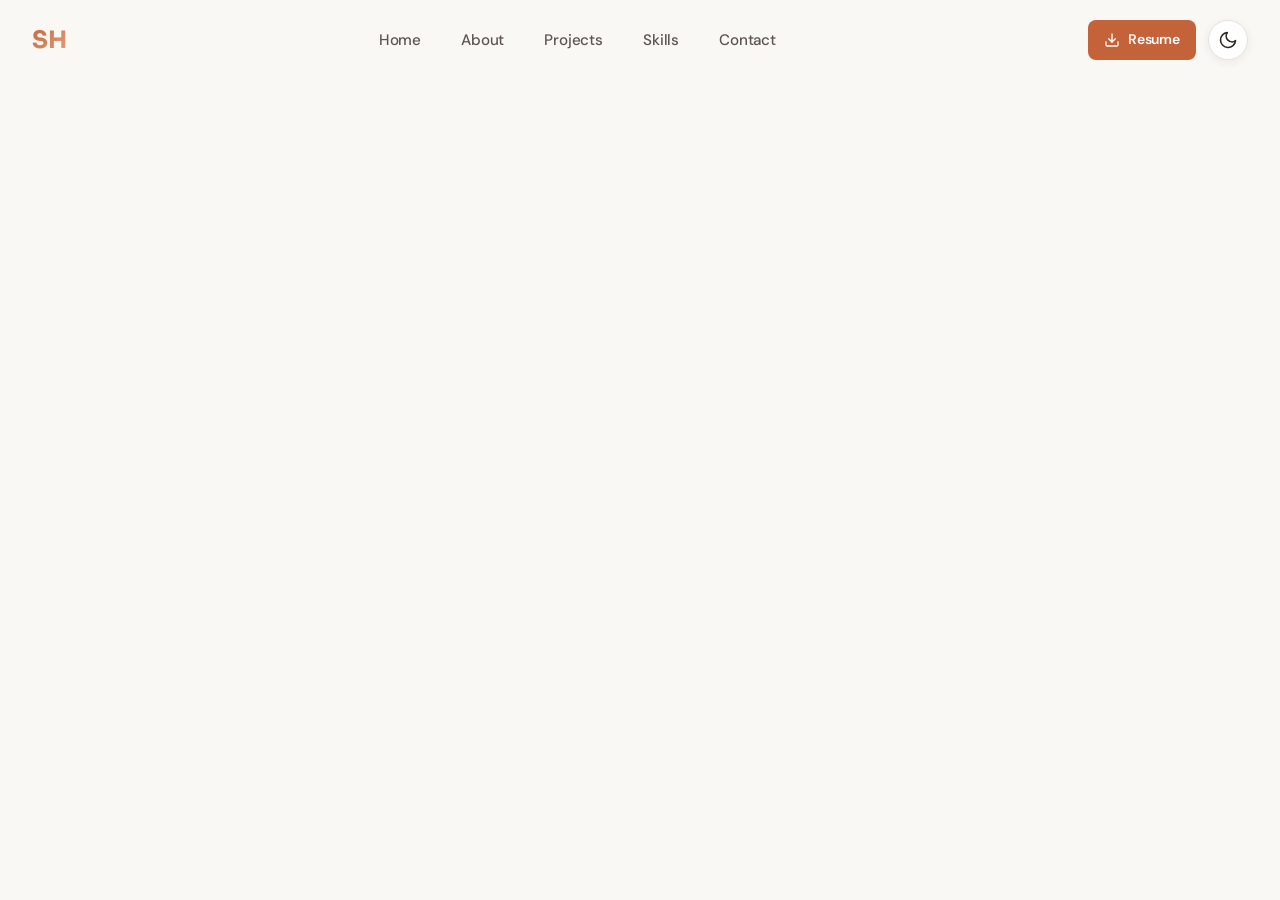
==== index.html @ 02bde5e7 "Redesigned new version of site (small update 1)" ====
<!doctype html><html lang="en"><head><meta charset="utf-8"/><link rel="icon" type="image/svg+xml" href="/favicon.svg"/><link rel="icon" type="image/png" sizes="32x32" href="/favicon-32x32.png"/><link rel="icon" type="image/png" sizes="16x16" href="/favicon-16x16.png"/><link rel="apple-touch-icon" sizes="180x180" href="/apple-touch-icon.svg"/><meta name="viewport" content="width=device-width,initial-scale=1"/><meta name="theme-color" content="#c4623a"/><meta name="description" content="Suren Hakobyan - Frontend Software Engineer | 7+ years experience | React, Vue, TypeScript, Canvas Expert | Available for hire | Open to new opportunities | View portfolio and resume"/><meta name="keywords" content="Frontend Engineer, React Developer, Vue Developer, TypeScript Developer, JavaScript Developer, Frontend Software Engineer, Web Developer, Canvas Developer, UI Developer, Frontend Engineer Armenia, React Jobs, Vue Jobs, TypeScript Jobs, Available for Hire, Open to Work"/><meta name="author" content="Suren Hakobyan"/><meta name="robots" content="index, follow, max-image-preview:large, max-snippet:-1, max-video-preview:-1"/><link rel="canonical" href=""/><link rel="apple-touch-icon" href="/logo/SH-initials.svg"/><meta property="og:title" content="Suren Hakobyan | Frontend Software Engineer | Available for Hire"/><meta property="og:description" content="7+ years Frontend Engineering experience | React, Vue, TypeScript, Canvas Expert | Building modern web applications | Open to new opportunities"/><meta property="og:image" content="/suren.jpg"/><meta property="og:url" content=""/><meta property="og:type" content="profile"/><meta property="profile:first_name" content="Suren"/><meta property="profile:last_name" content="Hakobyan"/><meta property="profile:username" content="surhak"/><meta name="twitter:card" content="summary_large_image"/><meta name="twitter:title" content="Suren Hakobyan | Frontend Software Engineer | Available for Hire"/><meta name="twitter:description" content="7+ years Frontend Engineering | React, Vue, TypeScript Expert | Open to new opportunities"/><meta name="twitter:image" content="/suren.jpg"/><meta name="twitter:creator" content="@surhak"/><link rel="manifest" href="/manifest.json"/><title>Suren Hakobyan | Frontend Software Engineer</title><script defer="defer" src="/static/js/main.b5d56b28.js"></script><link href="/static/css/main.e6c13ad2.css" rel="stylesheet"></head><body><noscript>You need to enable JavaScript to run this app.</noscript><div id="root"></div></body></html>
---- static/css/main.e6c13ad2.css ----
body{-webkit-font-smoothing:antialiased;-moz-osx-font-smoothing:grayscale;font-family:-apple-system,BlinkMacSystemFont,Segoe UI,Roboto,Oxygen,Ubuntu,Cantarell,Fira Sans,Droid Sans,Helvetica Neue,sans-serif;margin:0}code{font-family:source-code-pro,Menlo,Monaco,Consolas,Courier New,monospace}
/*# sourceMappingURL=main.e6c13ad2.css.map*/
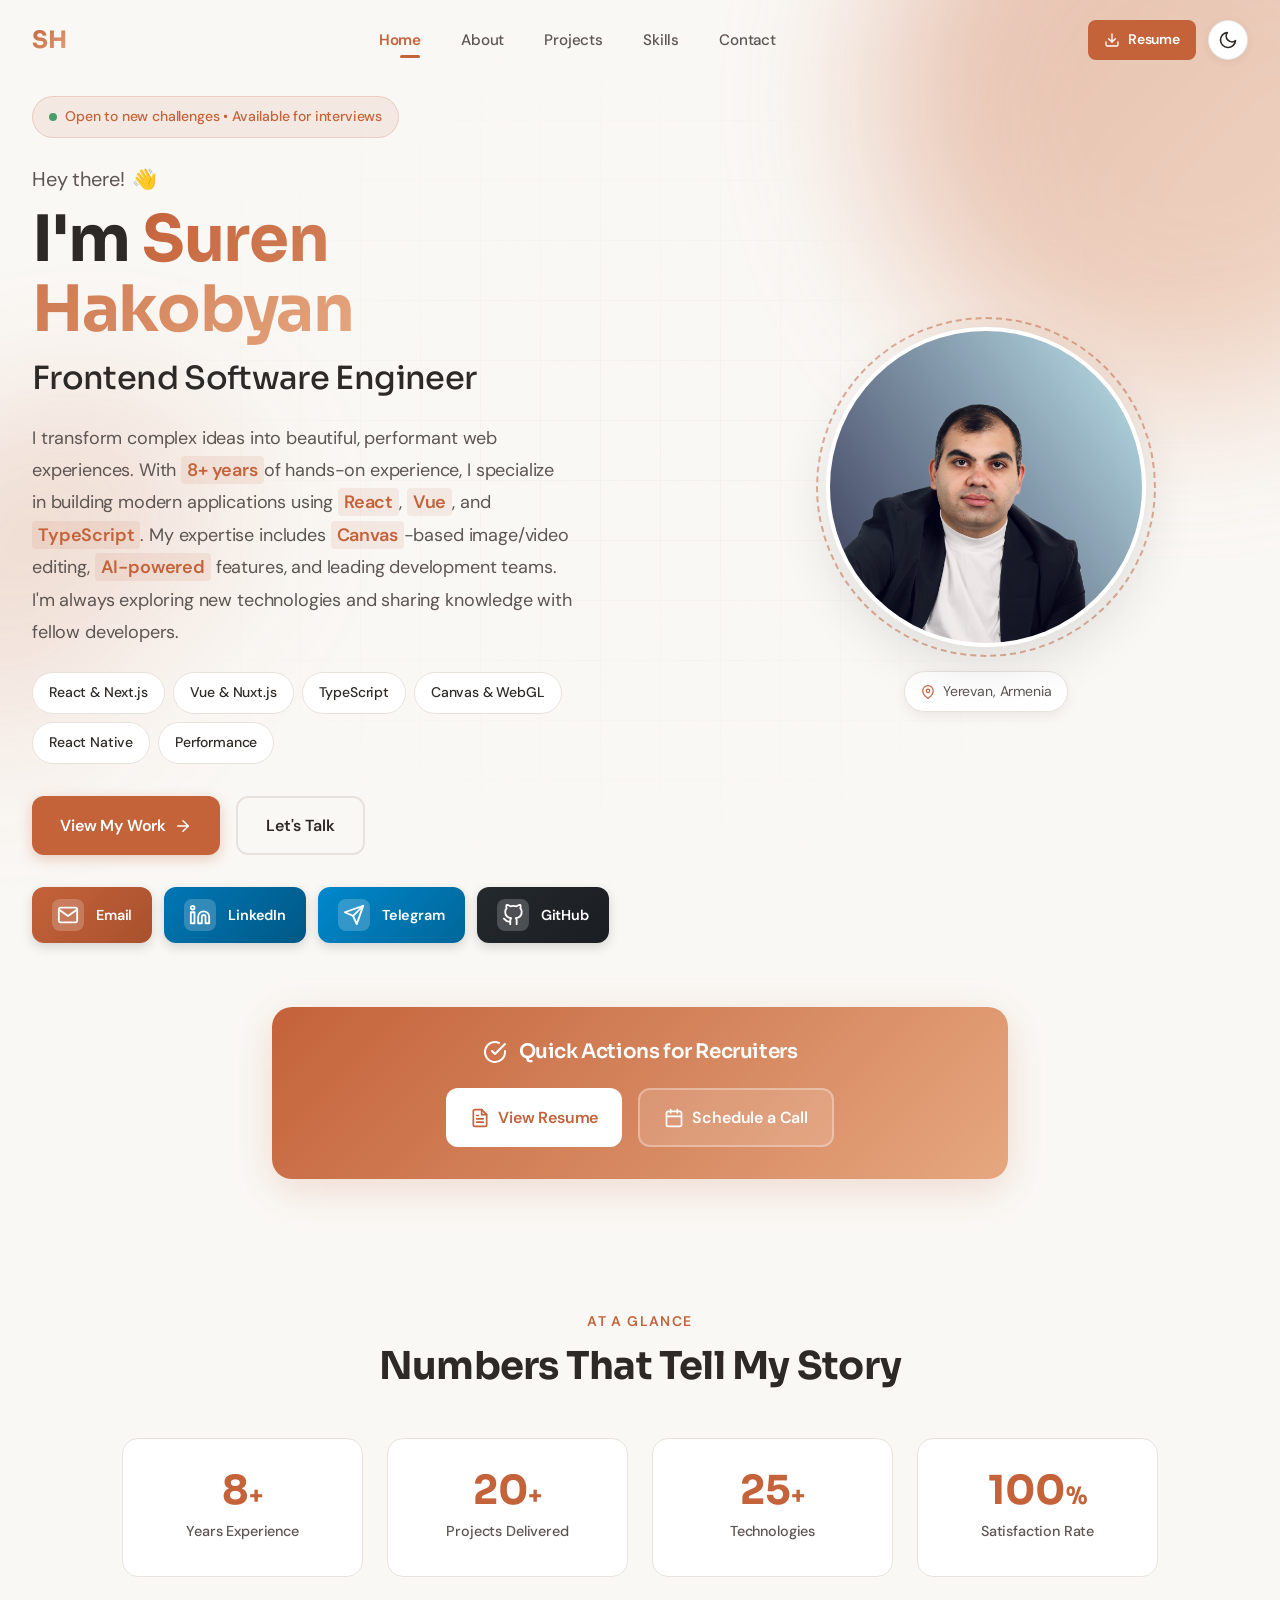
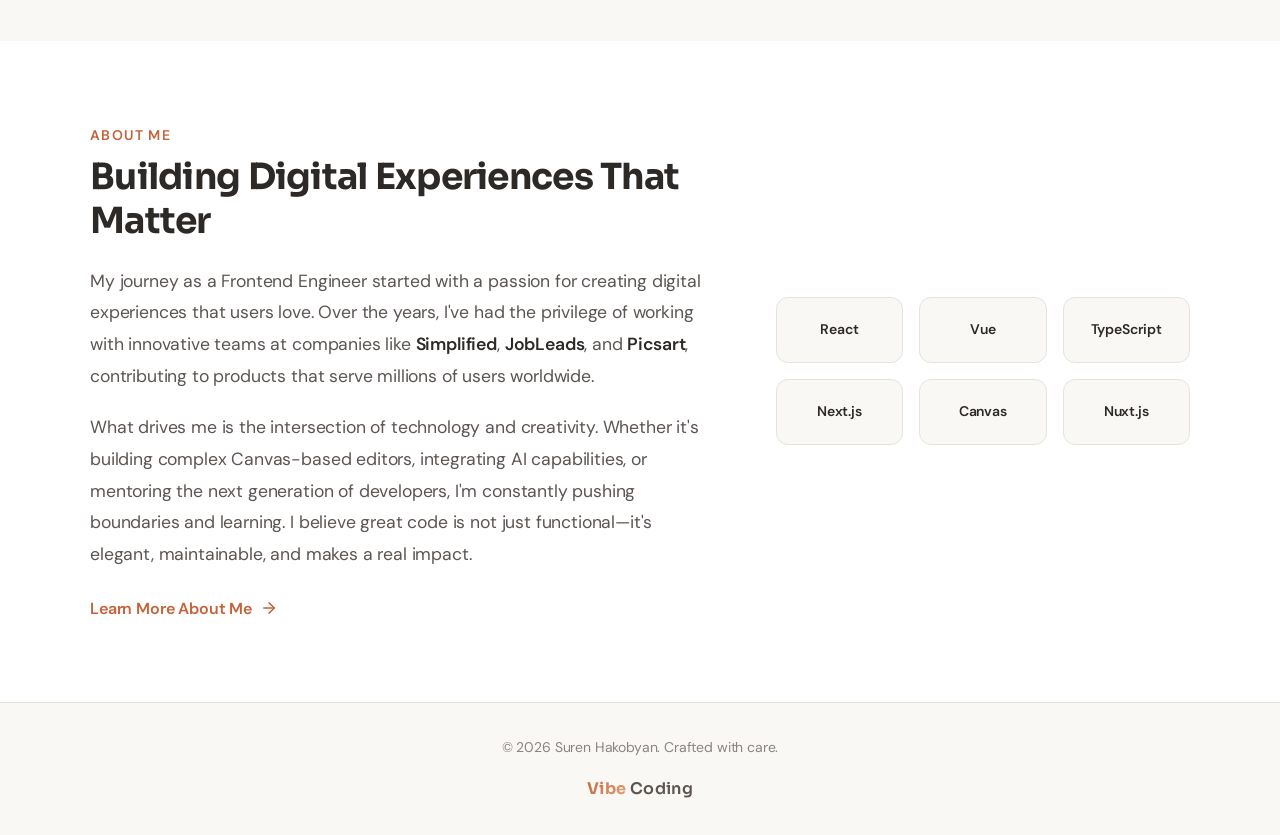
==== commit a15c839b: "Redesigned new version of site (small update 2)" ====
--- a/index.html
+++ b/index.html
@@ -1 +1 @@
-<!doctype html><html lang="en"><head><meta charset="utf-8"/><link rel="icon" type="image/svg+xml" href="/favicon.svg"/><link rel="icon" type="image/png" sizes="32x32" href="/favicon-32x32.png"/><link rel="icon" type="image/png" sizes="16x16" href="/favicon-16x16.png"/><link rel="apple-touch-icon" sizes="180x180" href="/apple-touch-icon.svg"/><meta name="viewport" content="width=device-width,initial-scale=1"/><meta name="theme-color" content="#c4623a"/><meta name="description" content="Suren Hakobyan - Frontend Software Engineer | 7+ years experience | React, Vue, TypeScript, Canvas Expert | Available for hire | Open to new opportunities | View portfolio and resume"/><meta name="keywords" content="Frontend Engineer, React Developer, Vue Developer, TypeScript Developer, JavaScript Developer, Frontend Software Engineer, Web Developer, Canvas Developer, UI Developer, Frontend Engineer Armenia, React Jobs, Vue Jobs, TypeScript Jobs, Available for Hire, Open to Work"/><meta name="author" content="Suren Hakobyan"/><meta name="robots" content="index, follow, max-image-preview:large, max-snippet:-1, max-video-preview:-1"/><link rel="canonical" href=""/><link rel="apple-touch-icon" href="/logo/SH-initials.svg"/><meta property="og:title" content="Suren Hakobyan | Frontend Software Engineer | Available for Hire"/><meta property="og:description" content="7+ years Frontend Engineering experience | React, Vue, TypeScript, Canvas Expert | Building modern web applications | Open to new opportunities"/><meta property="og:image" content="/suren.jpg"/><meta property="og:url" content=""/><meta property="og:type" content="profile"/><meta property="profile:first_name" content="Suren"/><meta property="profile:last_name" content="Hakobyan"/><meta property="profile:username" content="surhak"/><meta name="twitter:card" content="summary_large_image"/><meta name="twitter:title" content="Suren Hakobyan | Frontend Software Engineer | Available for Hire"/><meta name="twitter:description" content="7+ years Frontend Engineering | React, Vue, TypeScript Expert | Open to new opportunities"/><meta name="twitter:image" content="/suren.jpg"/><meta name="twitter:creator" content="@surhak"/><link rel="manifest" href="/manifest.json"/><title>Suren Hakobyan | Frontend Software Engineer</title><script defer="defer" src="/static/js/main.b5d56b28.js"></script><link href="/static/css/main.e6c13ad2.css" rel="stylesheet"></head><body><noscript>You need to enable JavaScript to run this app.</noscript><div id="root"></div></body></html>+<!doctype html><html lang="en"><head><meta charset="utf-8"/><link rel="icon" type="image/svg+xml" href="/favicon.svg"/><link rel="icon" type="image/png" sizes="32x32" href="/favicon-32x32.png"/><link rel="icon" type="image/png" sizes="16x16" href="/favicon-16x16.png"/><link rel="apple-touch-icon" sizes="180x180" href="/apple-touch-icon.svg"/><meta name="viewport" content="width=device-width,initial-scale=1"/><meta name="theme-color" content="#c4623a"/><meta name="description" content="Suren Hakobyan - Frontend Software Engineer | 7+ years experience | React, Vue, TypeScript, Canvas Expert | Available for hire | Open to new opportunities | View portfolio and resume"/><meta name="keywords" content="Frontend Engineer, React Developer, Vue Developer, TypeScript Developer, JavaScript Developer, Frontend Software Engineer, Web Developer, Canvas Developer, UI Developer, Frontend Engineer Armenia, React Jobs, Vue Jobs, TypeScript Jobs, Available for Hire, Open to Work"/><meta name="author" content="Suren Hakobyan"/><meta name="robots" content="index, follow, max-image-preview:large, max-snippet:-1, max-video-preview:-1"/><link rel="canonical" href=""/><link rel="apple-touch-icon" href="/logo/SH-initials.svg"/><meta property="og:title" content="Suren Hakobyan | Frontend Software Engineer | Available for Hire"/><meta property="og:description" content="7+ years Frontend Engineering experience | React, Vue, TypeScript, Canvas Expert | Building modern web applications | Open to new opportunities"/><meta property="og:image" content="/suren.jpg"/><meta property="og:url" content=""/><meta property="og:type" content="profile"/><meta property="profile:first_name" content="Suren"/><meta property="profile:last_name" content="Hakobyan"/><meta property="profile:username" content="surhak"/><meta name="twitter:card" content="summary_large_image"/><meta name="twitter:title" content="Suren Hakobyan | Frontend Software Engineer | Available for Hire"/><meta name="twitter:description" content="7+ years Frontend Engineering | React, Vue, TypeScript Expert | Open to new opportunities"/><meta name="twitter:image" content="/suren.jpg"/><meta name="twitter:creator" content="@surhak"/><link rel="manifest" href="/manifest.json"/><title>Suren Hakobyan | Frontend Software Engineer</title><script defer="defer" src="/static/js/main.e4dc587b.js"></script><link href="/static/css/main.e6c13ad2.css" rel="stylesheet"></head><body><noscript>You need to enable JavaScript to run this app.</noscript><div id="root"></div></body></html>
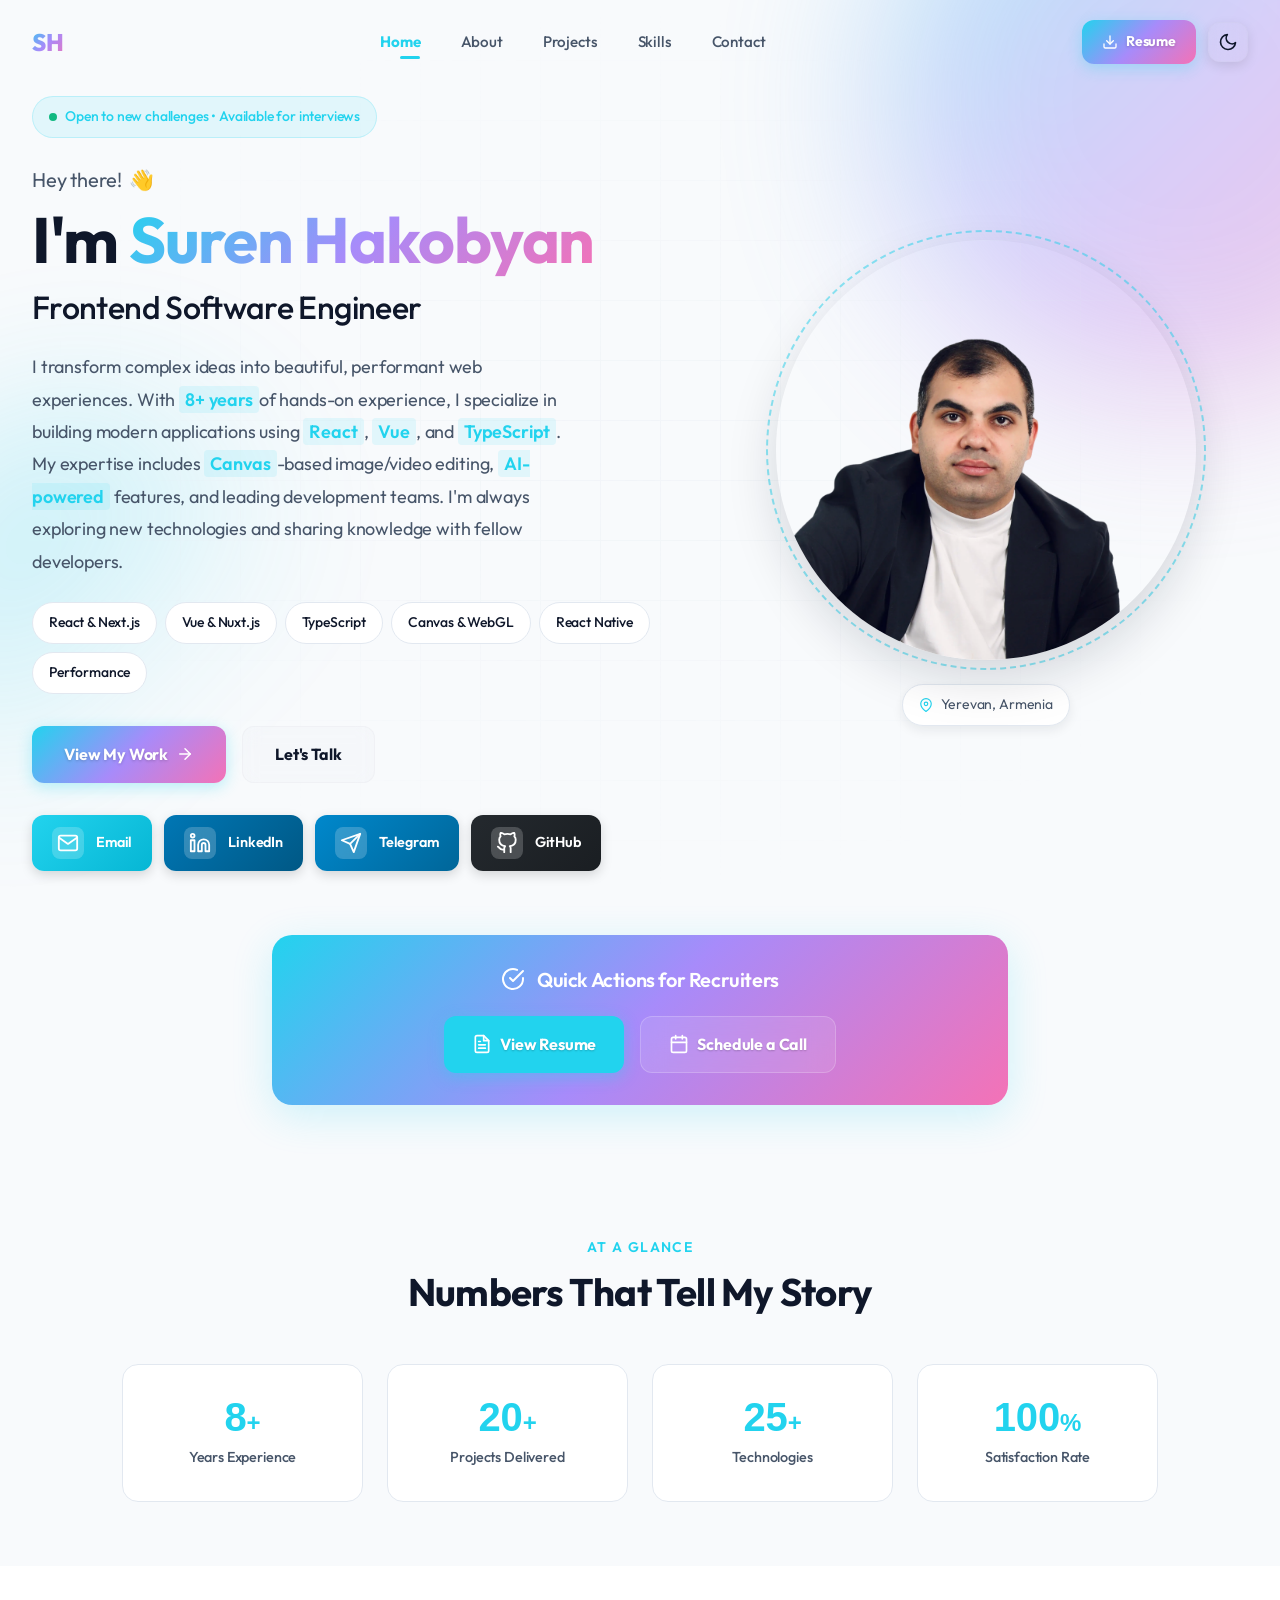
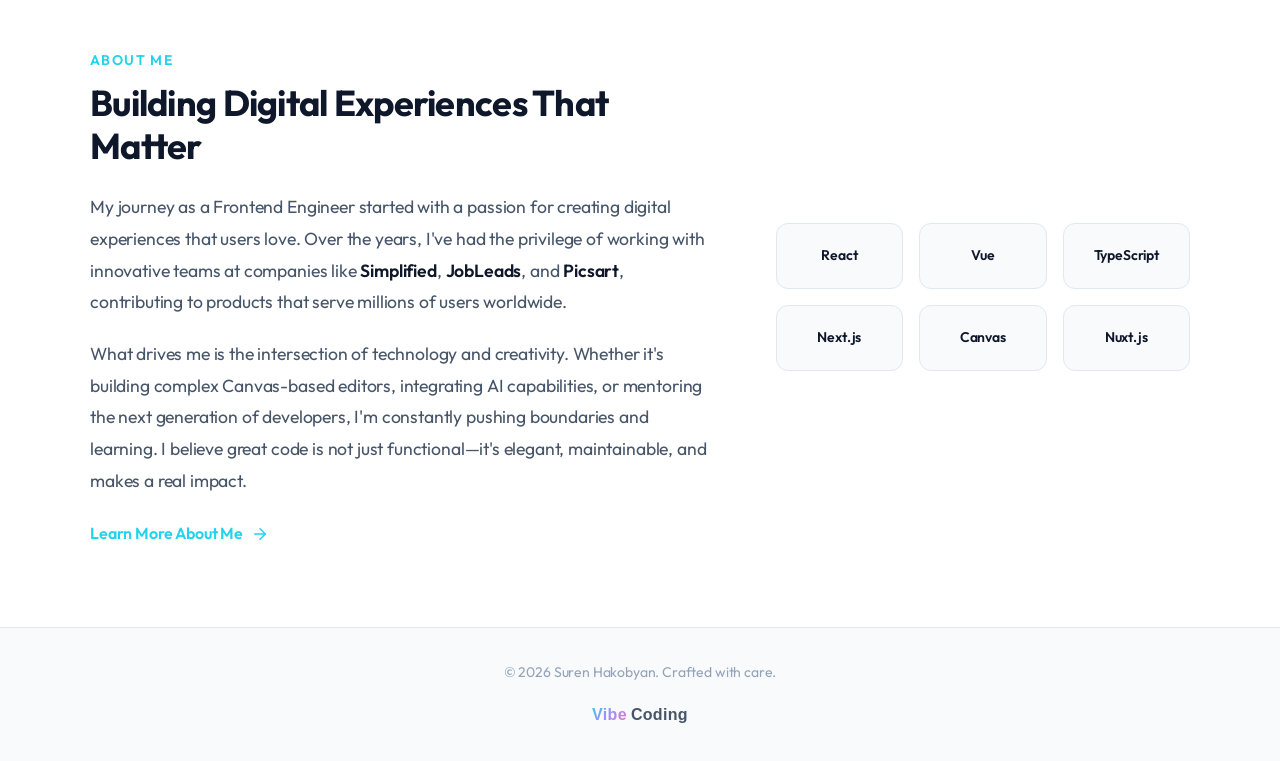
==== commit 5e63b5a7: "Design updates" ====
--- a/index.html
+++ b/index.html
@@ -1 +1 @@
-<!doctype html><html lang="en"><head><meta charset="utf-8"/><link rel="icon" type="image/svg+xml" href="/favicon.svg"/><link rel="icon" type="image/png" sizes="32x32" href="/favicon-32x32.png"/><link rel="icon" type="image/png" sizes="16x16" href="/favicon-16x16.png"/><link rel="apple-touch-icon" sizes="180x180" href="/apple-touch-icon.svg"/><meta name="viewport" content="width=device-width,initial-scale=1"/><meta name="theme-color" content="#c4623a"/><meta name="description" content="Suren Hakobyan - Frontend Software Engineer | 7+ years experience | React, Vue, TypeScript, Canvas Expert | Available for hire | Open to new opportunities | View portfolio and resume"/><meta name="keywords" content="Frontend Engineer, React Developer, Vue Developer, TypeScript Developer, JavaScript Developer, Frontend Software Engineer, Web Developer, Canvas Developer, UI Developer, Frontend Engineer Armenia, React Jobs, Vue Jobs, TypeScript Jobs, Available for Hire, Open to Work"/><meta name="author" content="Suren Hakobyan"/><meta name="robots" content="index, follow, max-image-preview:large, max-snippet:-1, max-video-preview:-1"/><link rel="canonical" href=""/><link rel="apple-touch-icon" href="/logo/SH-initials.svg"/><meta property="og:title" content="Suren Hakobyan | Frontend Software Engineer | Available for Hire"/><meta property="og:description" content="7+ years Frontend Engineering experience | React, Vue, TypeScript, Canvas Expert | Building modern web applications | Open to new opportunities"/><meta property="og:image" content="/suren.jpg"/><meta property="og:url" content=""/><meta property="og:type" content="profile"/><meta property="profile:first_name" content="Suren"/><meta property="profile:last_name" content="Hakobyan"/><meta property="profile:username" content="surhak"/><meta name="twitter:card" content="summary_large_image"/><meta name="twitter:title" content="Suren Hakobyan | Frontend Software Engineer | Available for Hire"/><meta name="twitter:description" content="7+ years Frontend Engineering | React, Vue, TypeScript Expert | Open to new opportunities"/><meta name="twitter:image" content="/suren.jpg"/><meta name="twitter:creator" content="@surhak"/><link rel="manifest" href="/manifest.json"/><title>Suren Hakobyan | Frontend Software Engineer</title><script defer="defer" src="/static/js/main.e4dc587b.js"></script><link href="/static/css/main.e6c13ad2.css" rel="stylesheet"></head><body><noscript>You need to enable JavaScript to run this app.</noscript><div id="root"></div></body></html>+<!doctype html><html lang="en"><head><meta charset="utf-8"/><link rel="icon" type="image/svg+xml" href="/favicon.svg"/><link rel="icon" type="image/png" sizes="32x32" href="/favicon-32x32.png"/><link rel="icon" type="image/png" sizes="16x16" href="/favicon-16x16.png"/><link rel="apple-touch-icon" sizes="180x180" href="/apple-touch-icon.svg"/><meta name="viewport" content="width=device-width,initial-scale=1"/><meta name="theme-color" content="#c4623a"/><meta name="description" content="Suren Hakobyan - Frontend Software Engineer | 7+ years experience | React, Vue, TypeScript, Canvas Expert | Available for hire | Open to new opportunities | View portfolio and resume"/><meta name="keywords" content="Frontend Engineer, React Developer, Vue Developer, TypeScript Developer, JavaScript Developer, Frontend Software Engineer, Web Developer, Canvas Developer, UI Developer, Frontend Engineer Armenia, React Jobs, Vue Jobs, TypeScript Jobs, Available for Hire, Open to Work"/><meta name="author" content="Suren Hakobyan"/><meta name="robots" content="index, follow, max-image-preview:large, max-snippet:-1, max-video-preview:-1"/><link rel="canonical" href=""/><meta property="og:title" content="Suren Hakobyan | Frontend Software Engineer | Available for Hire"/><meta property="og:description" content="7+ years Frontend Engineering experience | React, Vue, TypeScript, Canvas Expert | Building modern web applications | Open to new opportunities"/><meta property="og:image" content="/suren.jpg"/><meta property="og:url" content=""/><meta property="og:type" content="profile"/><meta property="profile:first_name" content="Suren"/><meta property="profile:last_name" content="Hakobyan"/><meta property="profile:username" content="surhak"/><meta name="twitter:card" content="summary_large_image"/><meta name="twitter:title" content="Suren Hakobyan | Frontend Software Engineer | Available for Hire"/><meta name="twitter:description" content="7+ years Frontend Engineering | React, Vue, TypeScript Expert | Open to new opportunities"/><meta name="twitter:image" content="/suren.jpg"/><meta name="twitter:creator" content="@surhak"/><link rel="manifest" href="/manifest.json"/><title>Suren Hakobyan | Frontend Software Engineer</title><script defer="defer" src="/static/js/main.a649665e.js"></script><link href="/static/css/main.e6c13ad2.css" rel="stylesheet"></head><body><noscript>You need to enable JavaScript to run this app.</noscript><div id="root"></div></body></html>
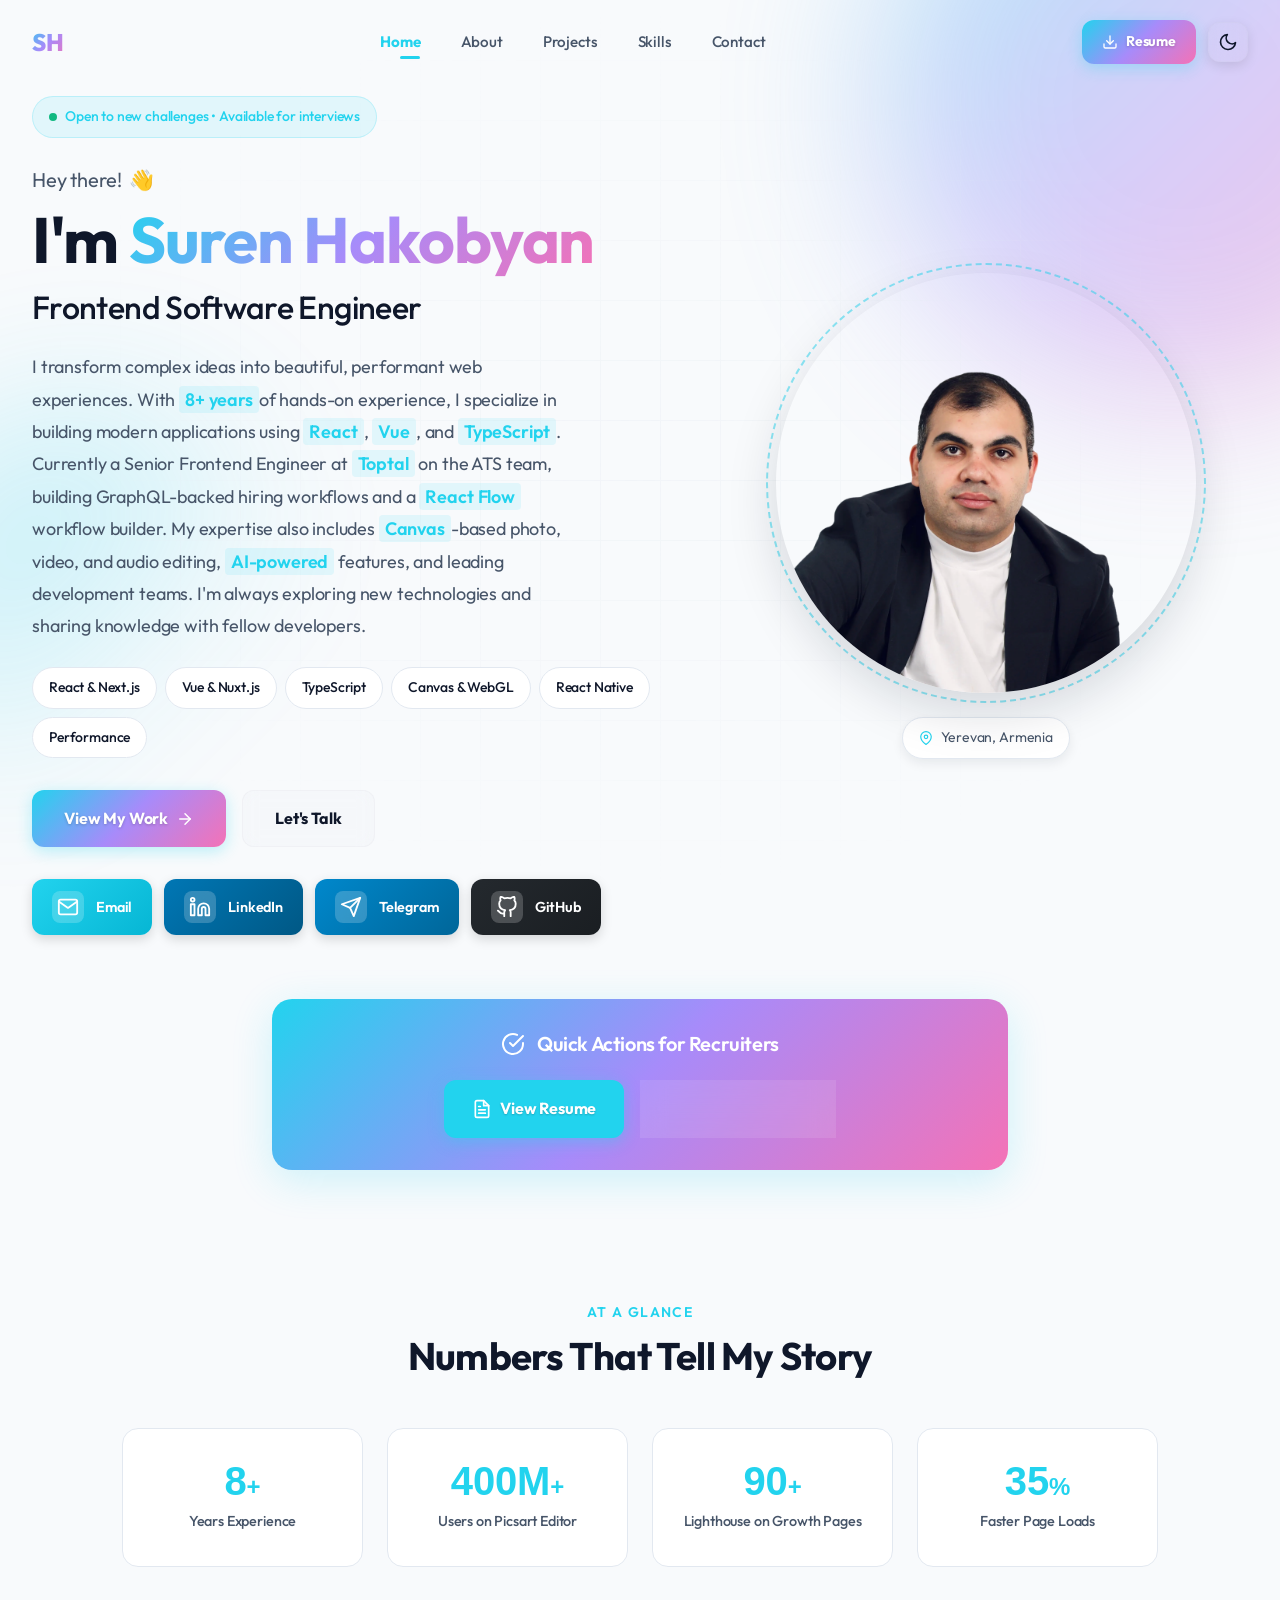
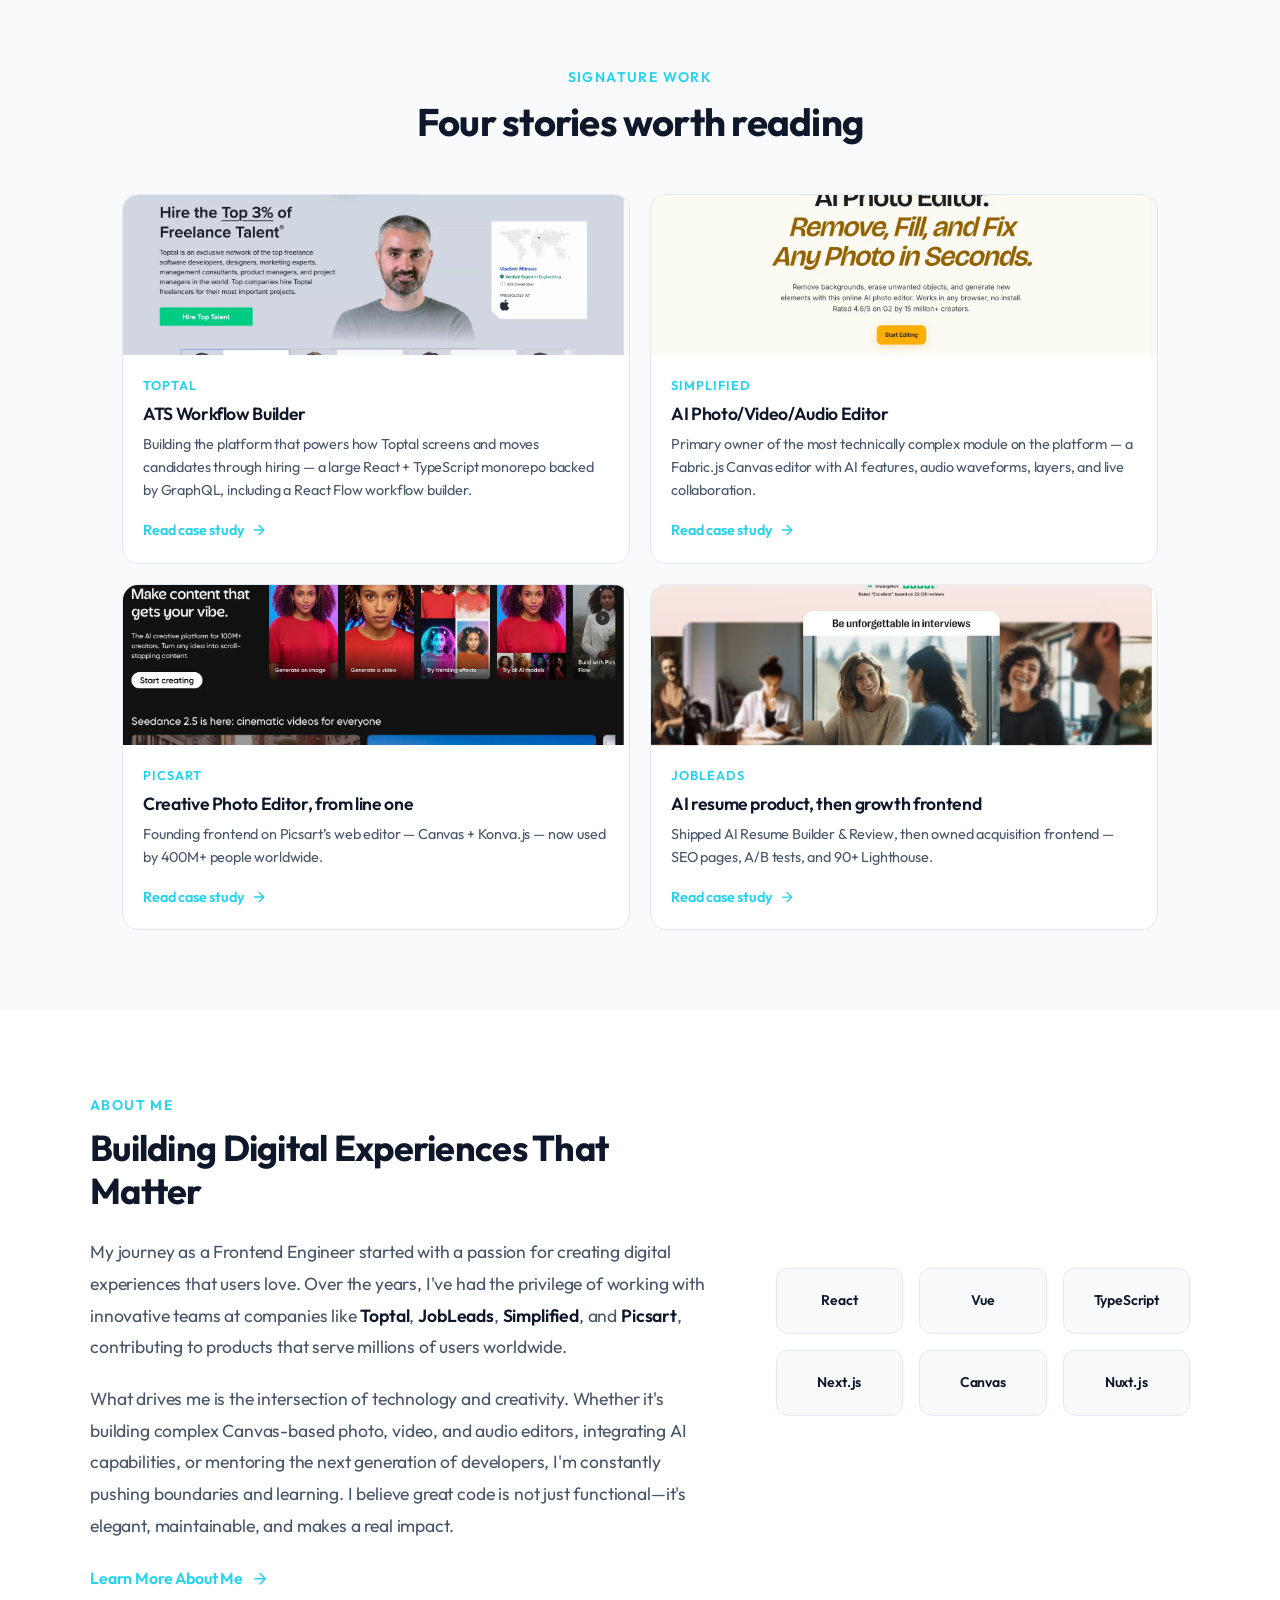
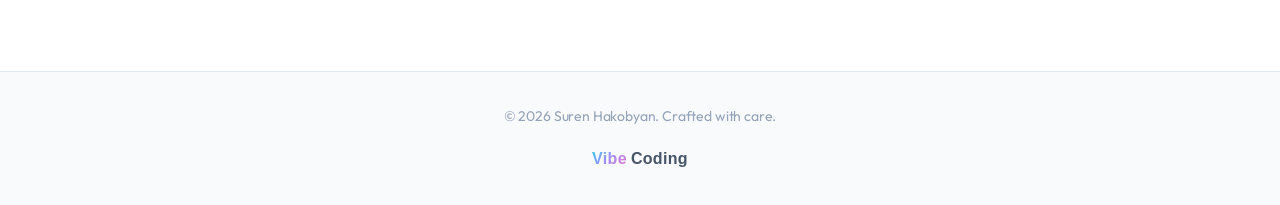
==== commit f6b33d9b: "Deploy: 2026-08-17 — Toptal ATS role, case studies, and updated screenshots." ====
--- a/index.html
+++ b/index.html
@@ -1 +1 @@
-<!doctype html><html lang="en"><head><meta charset="utf-8"/><link rel="icon" type="image/svg+xml" href="/favicon.svg"/><link rel="icon" type="image/png" sizes="32x32" href="/favicon-32x32.png"/><link rel="icon" type="image/png" sizes="16x16" href="/favicon-16x16.png"/><link rel="apple-touch-icon" sizes="180x180" href="/apple-touch-icon.svg"/><meta name="viewport" content="width=device-width,initial-scale=1"/><meta name="theme-color" content="#c4623a"/><meta name="description" content="Suren Hakobyan - Frontend Software Engineer | 7+ years experience | React, Vue, TypeScript, Canvas Expert | Available for hire | Open to new opportunities | View portfolio and resume"/><meta name="keywords" content="Frontend Engineer, React Developer, Vue Developer, TypeScript Developer, JavaScript Developer, Frontend Software Engineer, Web Developer, Canvas Developer, UI Developer, Frontend Engineer Armenia, React Jobs, Vue Jobs, TypeScript Jobs, Available for Hire, Open to Work"/><meta name="author" content="Suren Hakobyan"/><meta name="robots" content="index, follow, max-image-preview:large, max-snippet:-1, max-video-preview:-1"/><link rel="canonical" href=""/><meta property="og:title" content="Suren Hakobyan | Frontend Software Engineer | Available for Hire"/><meta property="og:description" content="7+ years Frontend Engineering experience | React, Vue, TypeScript, Canvas Expert | Building modern web applications | Open to new opportunities"/><meta property="og:image" content="/suren.jpg"/><meta property="og:url" content=""/><meta property="og:type" content="profile"/><meta property="profile:first_name" content="Suren"/><meta property="profile:last_name" content="Hakobyan"/><meta property="profile:username" content="surhak"/><meta name="twitter:card" content="summary_large_image"/><meta name="twitter:title" content="Suren Hakobyan | Frontend Software Engineer | Available for Hire"/><meta name="twitter:description" content="7+ years Frontend Engineering | React, Vue, TypeScript Expert | Open to new opportunities"/><meta name="twitter:image" content="/suren.jpg"/><meta name="twitter:creator" content="@surhak"/><link rel="manifest" href="/manifest.json"/><title>Suren Hakobyan | Frontend Software Engineer</title><script defer="defer" src="/static/js/main.a649665e.js"></script><link href="/static/css/main.e6c13ad2.css" rel="stylesheet"></head><body><noscript>You need to enable JavaScript to run this app.</noscript><div id="root"></div></body></html>+<!doctype html><html lang="en"><head><meta charset="utf-8"/><link rel="icon" type="image/svg+xml" href="/favicon.svg"/><link rel="icon" type="image/png" sizes="32x32" href="/favicon-32x32.png"/><link rel="icon" type="image/png" sizes="16x16" href="/favicon-16x16.png"/><link rel="apple-touch-icon" sizes="180x180" href="/apple-touch-icon.svg"/><meta name="viewport" content="width=device-width,initial-scale=1"/><meta name="theme-color" content="#c4623a"/><meta name="description" content="Suren Hakobyan - Frontend Software Engineer | 8+ years experience | React, Vue, TypeScript, Canvas Expert | Available for hire | Open to new opportunities | View portfolio and resume"/><meta name="keywords" content="Frontend Engineer, React Developer, Vue Developer, TypeScript Developer, JavaScript Developer, Frontend Software Engineer, Web Developer, Canvas Developer, UI Developer, Frontend Engineer Armenia, React Jobs, Vue Jobs, TypeScript Jobs, Available for Hire, Open to Work"/><meta name="author" content="Suren Hakobyan"/><meta name="robots" content="index, follow, max-image-preview:large, max-snippet:-1, max-video-preview:-1"/><link rel="canonical" href=""/><meta property="og:title" content="Suren Hakobyan | Frontend Software Engineer | Available for Hire"/><meta property="og:description" content="8+ years Frontend Engineering experience | React, Vue, TypeScript, Canvas Expert | Building modern web applications | Open to new opportunities"/><meta property="og:image" content="/suren.jpg"/><meta property="og:url" content=""/><meta property="og:type" content="profile"/><meta property="profile:first_name" content="Suren"/><meta property="profile:last_name" content="Hakobyan"/><meta property="profile:username" content="surhak"/><meta name="twitter:card" content="summary_large_image"/><meta name="twitter:title" content="Suren Hakobyan | Frontend Software Engineer | Available for Hire"/><meta name="twitter:description" content="8+ years Frontend Engineering | React, Vue, TypeScript Expert | Open to new opportunities"/><meta name="twitter:image" content="/suren.jpg"/><meta name="twitter:creator" content="@surhak"/><link rel="manifest" href="/manifest.json"/><title>Suren Hakobyan | Frontend Software Engineer</title><script defer="defer" src="/static/js/main.572c7bc5.js"></script><link href="/static/css/main.e6c13ad2.css" rel="stylesheet"></head><body><noscript>You need to enable JavaScript to run this app.</noscript><div id="root"></div></body></html>
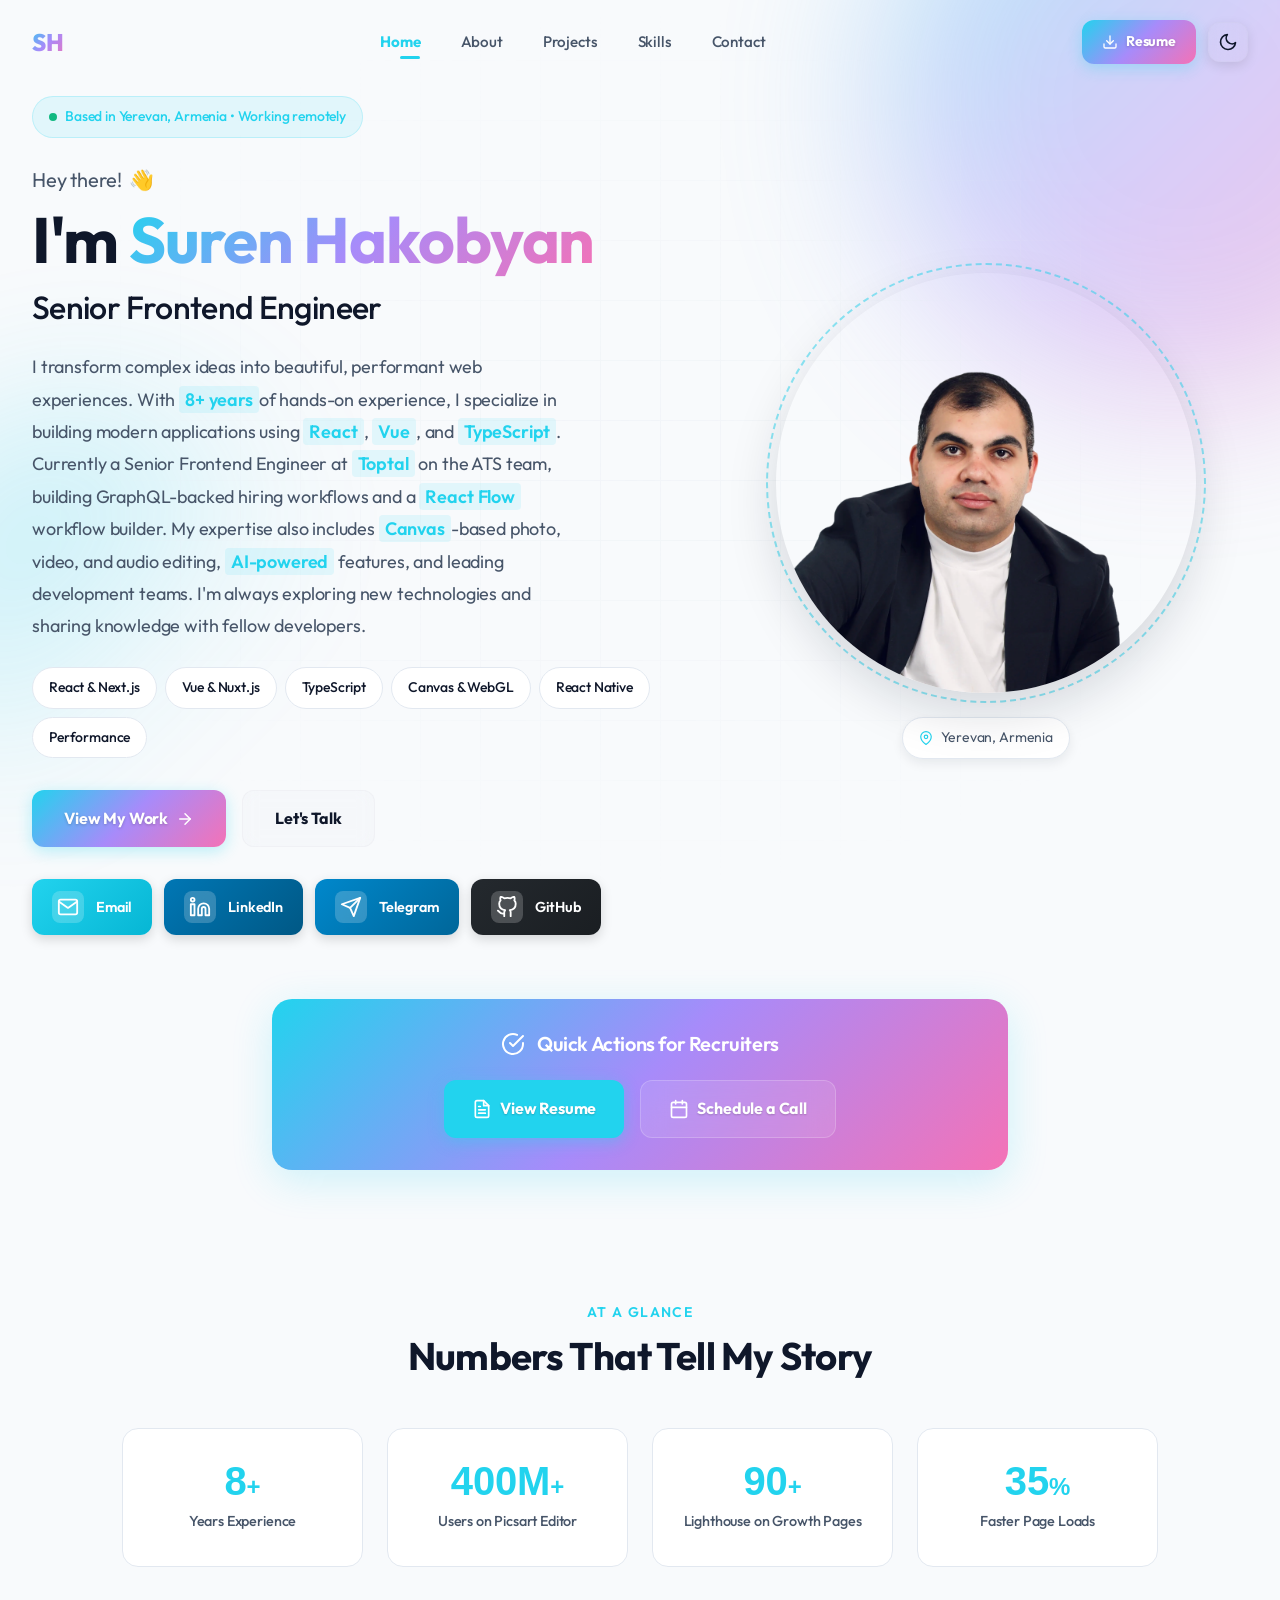
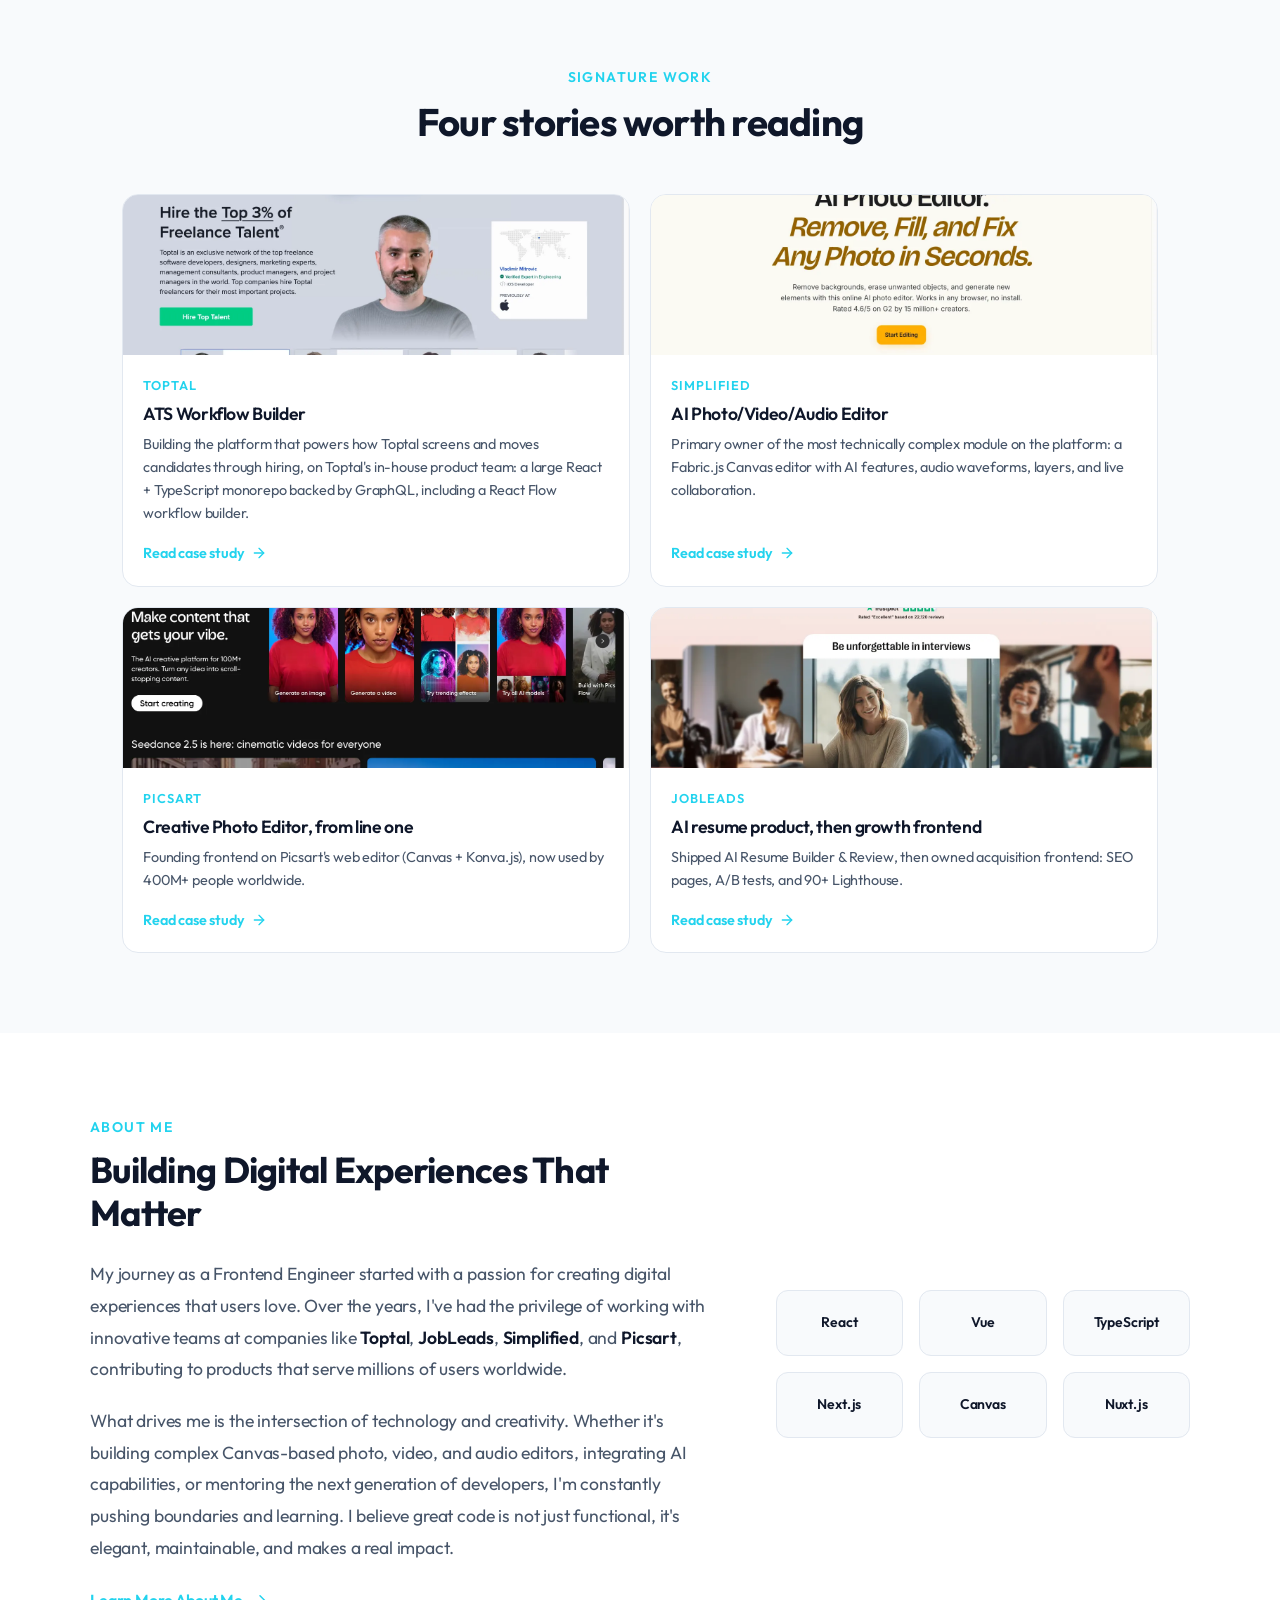
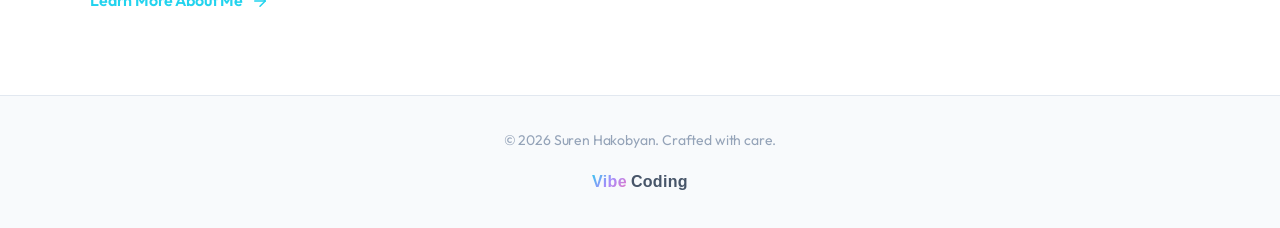
==== commit 87283a65: "Deploy: 2026-09-11, sync with CV and LinkedIn" ====
--- a/index.html
+++ b/index.html
@@ -1 +1 @@
-<!doctype html><html lang="en"><head><meta charset="utf-8"/><link rel="icon" type="image/svg+xml" href="/favicon.svg"/><link rel="icon" type="image/png" sizes="32x32" href="/favicon-32x32.png"/><link rel="icon" type="image/png" sizes="16x16" href="/favicon-16x16.png"/><link rel="apple-touch-icon" sizes="180x180" href="/apple-touch-icon.svg"/><meta name="viewport" content="width=device-width,initial-scale=1"/><meta name="theme-color" content="#c4623a"/><meta name="description" content="Suren Hakobyan - Frontend Software Engineer | 8+ years experience | React, Vue, TypeScript, Canvas Expert | Available for hire | Open to new opportunities | View portfolio and resume"/><meta name="keywords" content="Frontend Engineer, React Developer, Vue Developer, TypeScript Developer, JavaScript Developer, Frontend Software Engineer, Web Developer, Canvas Developer, UI Developer, Frontend Engineer Armenia, React Jobs, Vue Jobs, TypeScript Jobs, Available for Hire, Open to Work"/><meta name="author" content="Suren Hakobyan"/><meta name="robots" content="index, follow, max-image-preview:large, max-snippet:-1, max-video-preview:-1"/><link rel="canonical" href=""/><meta property="og:title" content="Suren Hakobyan | Frontend Software Engineer | Available for Hire"/><meta property="og:description" content="8+ years Frontend Engineering experience | React, Vue, TypeScript, Canvas Expert | Building modern web applications | Open to new opportunities"/><meta property="og:image" content="/suren.jpg"/><meta property="og:url" content=""/><meta property="og:type" content="profile"/><meta property="profile:first_name" content="Suren"/><meta property="profile:last_name" content="Hakobyan"/><meta property="profile:username" content="surhak"/><meta name="twitter:card" content="summary_large_image"/><meta name="twitter:title" content="Suren Hakobyan | Frontend Software Engineer | Available for Hire"/><meta name="twitter:description" content="8+ years Frontend Engineering | React, Vue, TypeScript Expert | Open to new opportunities"/><meta name="twitter:image" content="/suren.jpg"/><meta name="twitter:creator" content="@surhak"/><link rel="manifest" href="/manifest.json"/><title>Suren Hakobyan | Frontend Software Engineer</title><script defer="defer" src="/static/js/main.572c7bc5.js"></script><link href="/static/css/main.e6c13ad2.css" rel="stylesheet"></head><body><noscript>You need to enable JavaScript to run this app.</noscript><div id="root"></div></body></html>+<!doctype html><html lang="en"><head><meta charset="utf-8"/><link rel="icon" type="image/svg+xml" href="/favicon.svg"/><link rel="icon" type="image/png" sizes="32x32" href="/favicon-32x32.png"/><link rel="icon" type="image/png" sizes="16x16" href="/favicon-16x16.png"/><link rel="apple-touch-icon" sizes="180x180" href="/apple-touch-icon.svg"/><meta name="viewport" content="width=device-width,initial-scale=1"/><meta name="theme-color" content="#c4623a"/><meta name="description" content="Suren Hakobyan - Senior Frontend Engineer | 8+ years experience | React, Vue, TypeScript, Canvas Expert | View portfolio and resume"/><meta name="keywords" content="Frontend Engineer, React Developer, Vue Developer, TypeScript Developer, JavaScript Developer, Senior Frontend Engineer, Web Developer, Canvas Developer, UI Developer, Frontend Engineer Armenia, React Jobs, Vue Jobs, TypeScript Jobs"/><meta name="author" content="Suren Hakobyan"/><meta name="robots" content="index, follow, max-image-preview:large, max-snippet:-1, max-video-preview:-1"/><link rel="canonical" href=""/><meta property="og:title" content="Suren Hakobyan | Senior Frontend Engineer"/><meta property="og:description" content="8+ years Frontend Engineering experience | React, Vue, TypeScript, Canvas Expert | Building modern web applications"/><meta property="og:image" content="/suren.jpg"/><meta property="og:url" content=""/><meta property="og:type" content="profile"/><meta property="profile:first_name" content="Suren"/><meta property="profile:last_name" content="Hakobyan"/><meta property="profile:username" content="surhak"/><meta name="twitter:card" content="summary_large_image"/><meta name="twitter:title" content="Suren Hakobyan | Senior Frontend Engineer"/><meta name="twitter:description" content="8+ years Frontend Engineering | React, Vue, TypeScript Expert"/><meta name="twitter:image" content="/suren.jpg"/><meta name="twitter:creator" content="@surhak"/><link rel="manifest" href="/manifest.json"/><title>Suren Hakobyan | Senior Frontend Engineer</title><script defer="defer" src="/static/js/main.44e71307.js"></script><link href="/static/css/main.e6c13ad2.css" rel="stylesheet"></head><body><noscript>You need to enable JavaScript to run this app.</noscript><div id="root"></div></body></html>
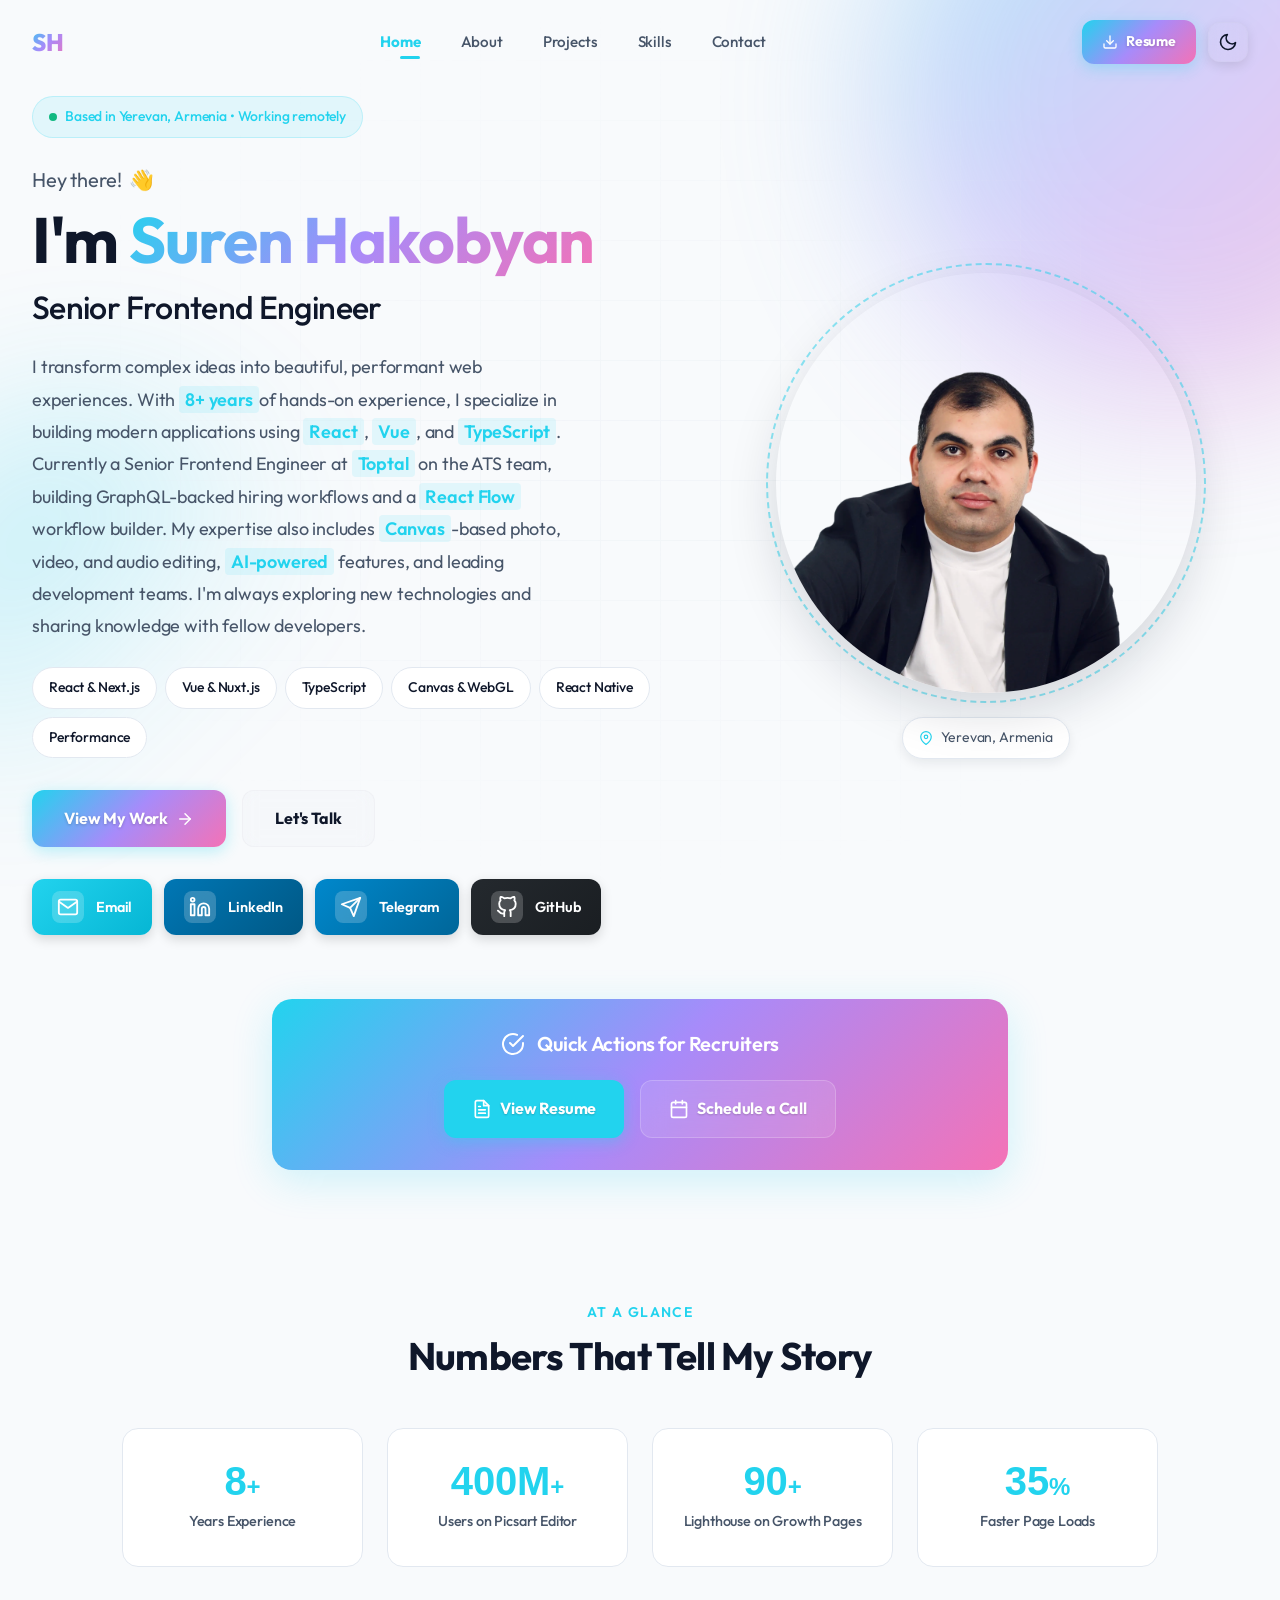
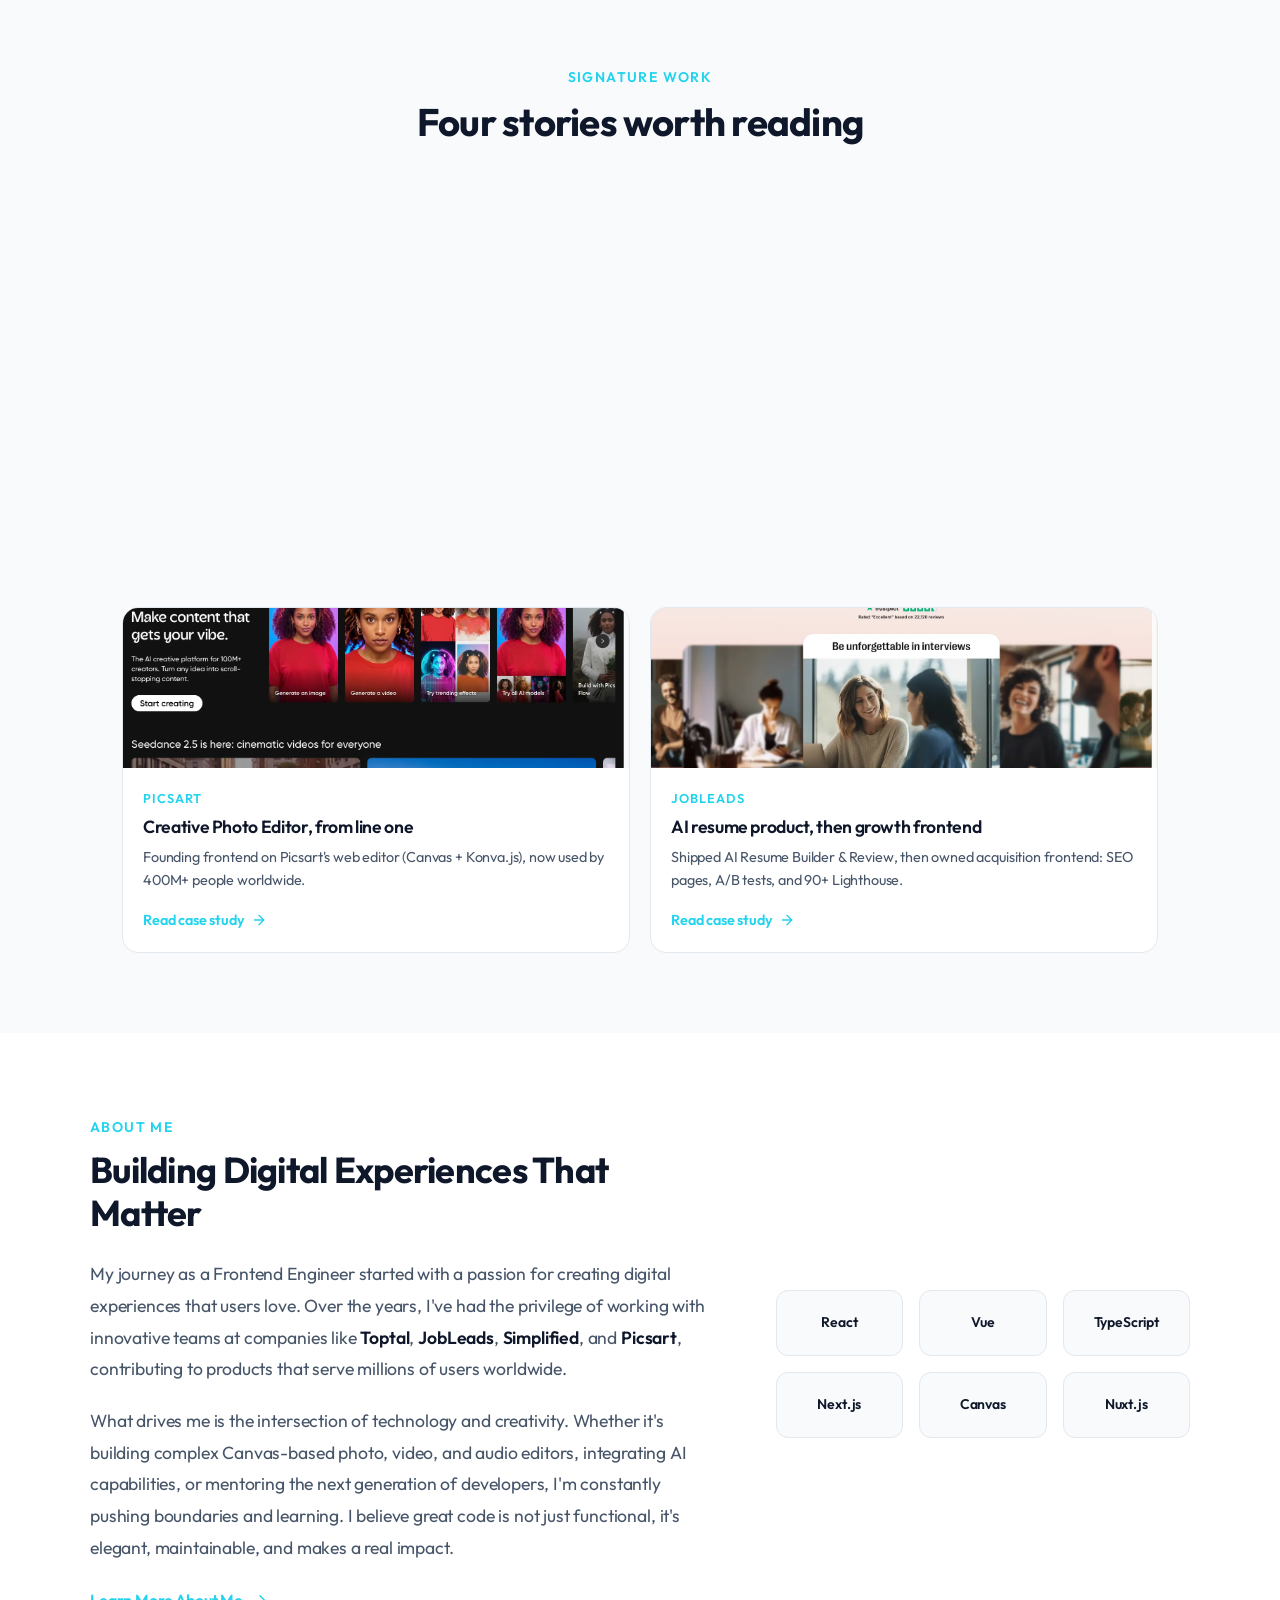
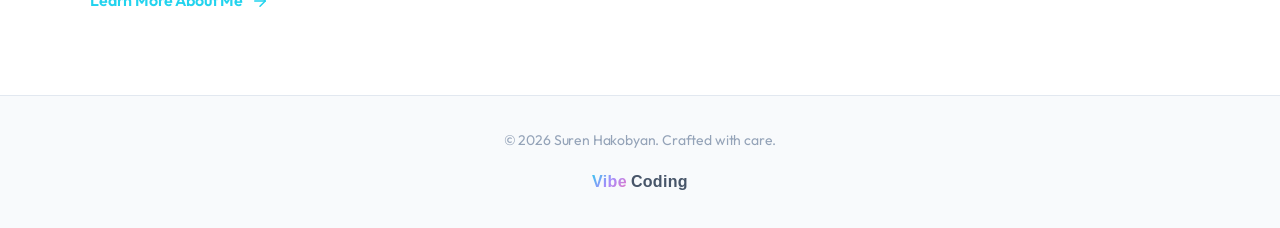
==== commit badc2544: "Deploy: 2026-09-11, fix social preview image" ====
--- a/index.html
+++ b/index.html
@@ -1 +1 @@
-<!doctype html><html lang="en"><head><meta charset="utf-8"/><link rel="icon" type="image/svg+xml" href="/favicon.svg"/><link rel="icon" type="image/png" sizes="32x32" href="/favicon-32x32.png"/><link rel="icon" type="image/png" sizes="16x16" href="/favicon-16x16.png"/><link rel="apple-touch-icon" sizes="180x180" href="/apple-touch-icon.svg"/><meta name="viewport" content="width=device-width,initial-scale=1"/><meta name="theme-color" content="#c4623a"/><meta name="description" content="Suren Hakobyan - Senior Frontend Engineer | 8+ years experience | React, Vue, TypeScript, Canvas Expert | View portfolio and resume"/><meta name="keywords" content="Frontend Engineer, React Developer, Vue Developer, TypeScript Developer, JavaScript Developer, Senior Frontend Engineer, Web Developer, Canvas Developer, UI Developer, Frontend Engineer Armenia, React Jobs, Vue Jobs, TypeScript Jobs"/><meta name="author" content="Suren Hakobyan"/><meta name="robots" content="index, follow, max-image-preview:large, max-snippet:-1, max-video-preview:-1"/><link rel="canonical" href=""/><meta property="og:title" content="Suren Hakobyan | Senior Frontend Engineer"/><meta property="og:description" content="8+ years Frontend Engineering experience | React, Vue, TypeScript, Canvas Expert | Building modern web applications"/><meta property="og:image" content="/suren.jpg"/><meta property="og:url" content=""/><meta property="og:type" content="profile"/><meta property="profile:first_name" content="Suren"/><meta property="profile:last_name" content="Hakobyan"/><meta property="profile:username" content="surhak"/><meta name="twitter:card" content="summary_large_image"/><meta name="twitter:title" content="Suren Hakobyan | Senior Frontend Engineer"/><meta name="twitter:description" content="8+ years Frontend Engineering | React, Vue, TypeScript Expert"/><meta name="twitter:image" content="/suren.jpg"/><meta name="twitter:creator" content="@surhak"/><link rel="manifest" href="/manifest.json"/><title>Suren Hakobyan | Senior Frontend Engineer</title><script defer="defer" src="/static/js/main.44e71307.js"></script><link href="/static/css/main.e6c13ad2.css" rel="stylesheet"></head><body><noscript>You need to enable JavaScript to run this app.</noscript><div id="root"></div></body></html>+<!doctype html><html lang="en"><head><meta charset="utf-8"/><link rel="icon" type="image/svg+xml" href="/favicon.svg"/><link rel="icon" type="image/png" sizes="32x32" href="/favicon-32x32.png"/><link rel="icon" type="image/png" sizes="16x16" href="/favicon-16x16.png"/><link rel="apple-touch-icon" sizes="180x180" href="/apple-touch-icon.svg"/><meta name="viewport" content="width=device-width,initial-scale=1"/><meta name="theme-color" content="#c4623a"/><meta name="description" content="Suren Hakobyan - Senior Frontend Engineer | 8+ years experience | React, Vue, TypeScript, Canvas Expert | View portfolio and resume"/><meta name="keywords" content="Frontend Engineer, React Developer, Vue Developer, TypeScript Developer, JavaScript Developer, Senior Frontend Engineer, Web Developer, Canvas Developer, UI Developer, Frontend Engineer Armenia, React Jobs, Vue Jobs, TypeScript Jobs"/><meta name="author" content="Suren Hakobyan"/><meta name="robots" content="index, follow, max-image-preview:large, max-snippet:-1, max-video-preview:-1"/><link rel="canonical" href="https://surhak.vercel.app/"/><meta property="og:title" content="Suren Hakobyan | Senior Frontend Engineer"/><meta property="og:description" content="8+ years Frontend Engineering experience | React, Vue, TypeScript, Canvas Expert | Building modern web applications"/><meta property="og:image" content="https://surhak.vercel.app/suren.png"/><meta property="og:url" content="https://surhak.vercel.app/"/><meta property="og:type" content="profile"/><meta property="profile:first_name" content="Suren"/><meta property="profile:last_name" content="Hakobyan"/><meta property="profile:username" content="surhak"/><meta name="twitter:card" content="summary_large_image"/><meta name="twitter:title" content="Suren Hakobyan | Senior Frontend Engineer"/><meta name="twitter:description" content="8+ years Frontend Engineering | React, Vue, TypeScript Expert"/><meta name="twitter:image" content="https://surhak.vercel.app/suren.png"/><meta name="twitter:creator" content="@surhak"/><link rel="manifest" href="/manifest.json"/><title>Suren Hakobyan | Senior Frontend Engineer</title><script defer="defer" src="/static/js/main.44e71307.js"></script><link href="/static/css/main.e6c13ad2.css" rel="stylesheet"></head><body><noscript>You need to enable JavaScript to run this app.</noscript><div id="root"></div></body></html>
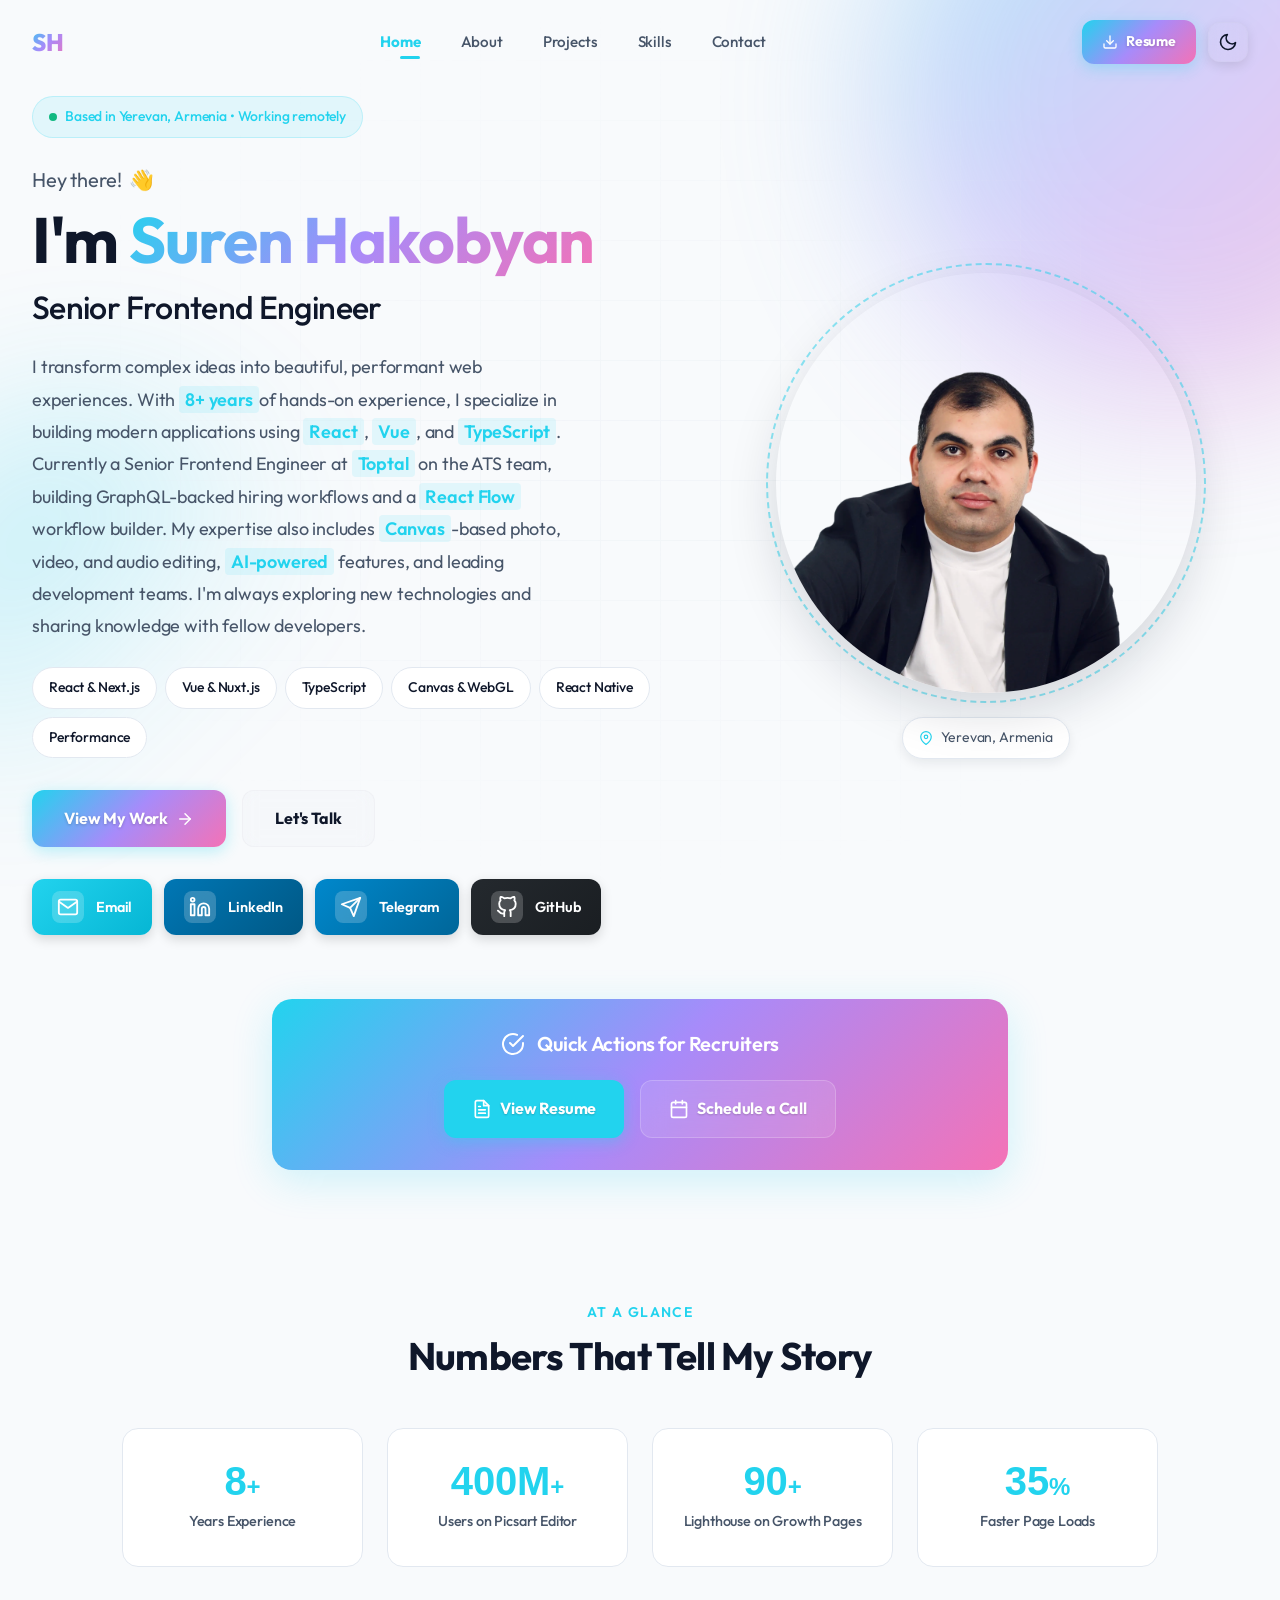
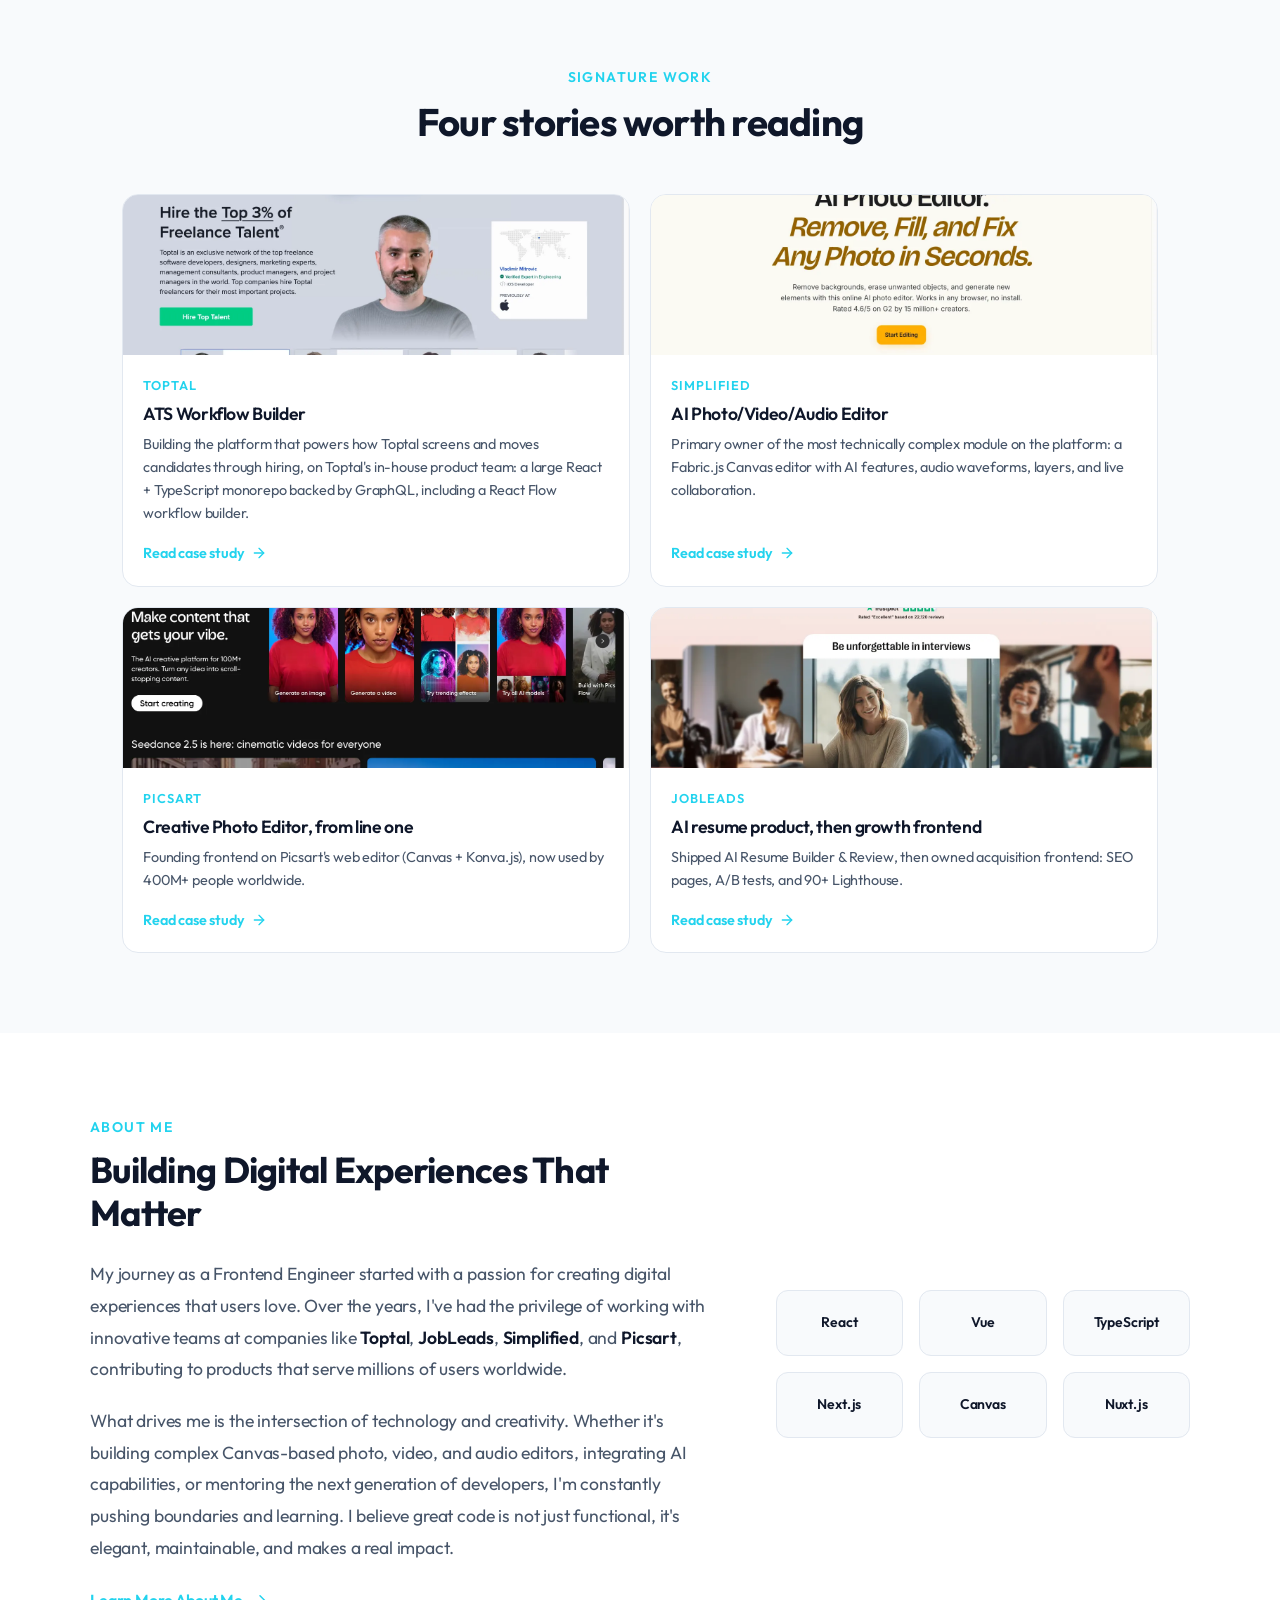
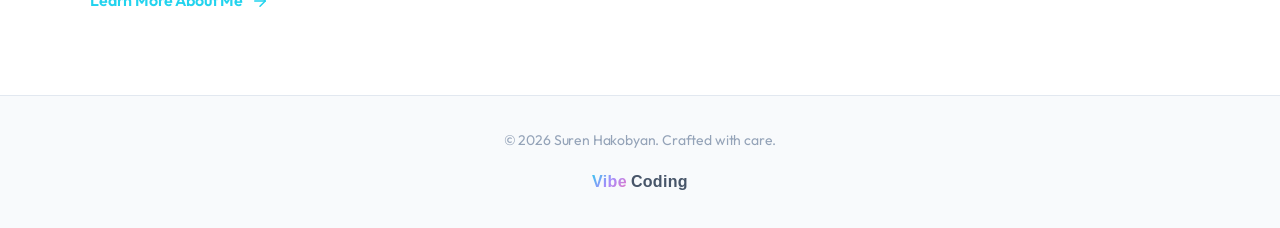
==== commit d9c90ac9: "Deploy: 2026-09-11 (split Vecteezy and BookedBy, updated CV PDF)" ====
--- a/index.html
+++ b/index.html
@@ -1 +1 @@
-<!doctype html><html lang="en"><head><meta charset="utf-8"/><link rel="icon" type="image/svg+xml" href="/favicon.svg"/><link rel="icon" type="image/png" sizes="32x32" href="/favicon-32x32.png"/><link rel="icon" type="image/png" sizes="16x16" href="/favicon-16x16.png"/><link rel="apple-touch-icon" sizes="180x180" href="/apple-touch-icon.svg"/><meta name="viewport" content="width=device-width,initial-scale=1"/><meta name="theme-color" content="#c4623a"/><meta name="description" content="Suren Hakobyan - Senior Frontend Engineer | 8+ years experience | React, Vue, TypeScript, Canvas Expert | View portfolio and resume"/><meta name="keywords" content="Frontend Engineer, React Developer, Vue Developer, TypeScript Developer, JavaScript Developer, Senior Frontend Engineer, Web Developer, Canvas Developer, UI Developer, Frontend Engineer Armenia, React Jobs, Vue Jobs, TypeScript Jobs"/><meta name="author" content="Suren Hakobyan"/><meta name="robots" content="index, follow, max-image-preview:large, max-snippet:-1, max-video-preview:-1"/><link rel="canonical" href="https://surhak.vercel.app/"/><meta property="og:title" content="Suren Hakobyan | Senior Frontend Engineer"/><meta property="og:description" content="8+ years Frontend Engineering experience | React, Vue, TypeScript, Canvas Expert | Building modern web applications"/><meta property="og:image" content="https://surhak.vercel.app/suren.png"/><meta property="og:url" content="https://surhak.vercel.app/"/><meta property="og:type" content="profile"/><meta property="profile:first_name" content="Suren"/><meta property="profile:last_name" content="Hakobyan"/><meta property="profile:username" content="surhak"/><meta name="twitter:card" content="summary_large_image"/><meta name="twitter:title" content="Suren Hakobyan | Senior Frontend Engineer"/><meta name="twitter:description" content="8+ years Frontend Engineering | React, Vue, TypeScript Expert"/><meta name="twitter:image" content="https://surhak.vercel.app/suren.png"/><meta name="twitter:creator" content="@surhak"/><link rel="manifest" href="/manifest.json"/><title>Suren Hakobyan | Senior Frontend Engineer</title><script defer="defer" src="/static/js/main.44e71307.js"></script><link href="/static/css/main.e6c13ad2.css" rel="stylesheet"></head><body><noscript>You need to enable JavaScript to run this app.</noscript><div id="root"></div></body></html>+<!doctype html><html lang="en"><head><meta charset="utf-8"/><link rel="icon" type="image/svg+xml" href="/favicon.svg"/><link rel="icon" type="image/png" sizes="32x32" href="/favicon-32x32.png"/><link rel="icon" type="image/png" sizes="16x16" href="/favicon-16x16.png"/><link rel="apple-touch-icon" sizes="180x180" href="/apple-touch-icon.svg"/><meta name="viewport" content="width=device-width,initial-scale=1"/><meta name="theme-color" content="#c4623a"/><meta name="description" content="Suren Hakobyan - Senior Frontend Engineer | 8+ years experience | React, Vue, TypeScript, Canvas Expert | View portfolio and resume"/><meta name="keywords" content="Frontend Engineer, React Developer, Vue Developer, TypeScript Developer, JavaScript Developer, Senior Frontend Engineer, Web Developer, Canvas Developer, UI Developer, Frontend Engineer Armenia, React Jobs, Vue Jobs, TypeScript Jobs"/><meta name="author" content="Suren Hakobyan"/><meta name="robots" content="index, follow, max-image-preview:large, max-snippet:-1, max-video-preview:-1"/><link rel="canonical" href="https://surhak.vercel.app/"/><meta property="og:title" content="Suren Hakobyan | Senior Frontend Engineer"/><meta property="og:description" content="8+ years Frontend Engineering experience | React, Vue, TypeScript, Canvas Expert | Building modern web applications"/><meta property="og:image" content="https://surhak.vercel.app/suren.png"/><meta property="og:url" content="https://surhak.vercel.app/"/><meta property="og:type" content="profile"/><meta property="profile:first_name" content="Suren"/><meta property="profile:last_name" content="Hakobyan"/><meta property="profile:username" content="surhak"/><meta name="twitter:card" content="summary_large_image"/><meta name="twitter:title" content="Suren Hakobyan | Senior Frontend Engineer"/><meta name="twitter:description" content="8+ years Frontend Engineering | React, Vue, TypeScript Expert"/><meta name="twitter:image" content="https://surhak.vercel.app/suren.png"/><meta name="twitter:creator" content="@surhak"/><link rel="manifest" href="/manifest.json"/><title>Suren Hakobyan | Senior Frontend Engineer</title><script defer="defer" src="/static/js/main.93aeb2b0.js"></script><link href="/static/css/main.e6c13ad2.css" rel="stylesheet"></head><body><noscript>You need to enable JavaScript to run this app.</noscript><div id="root"></div></body></html>
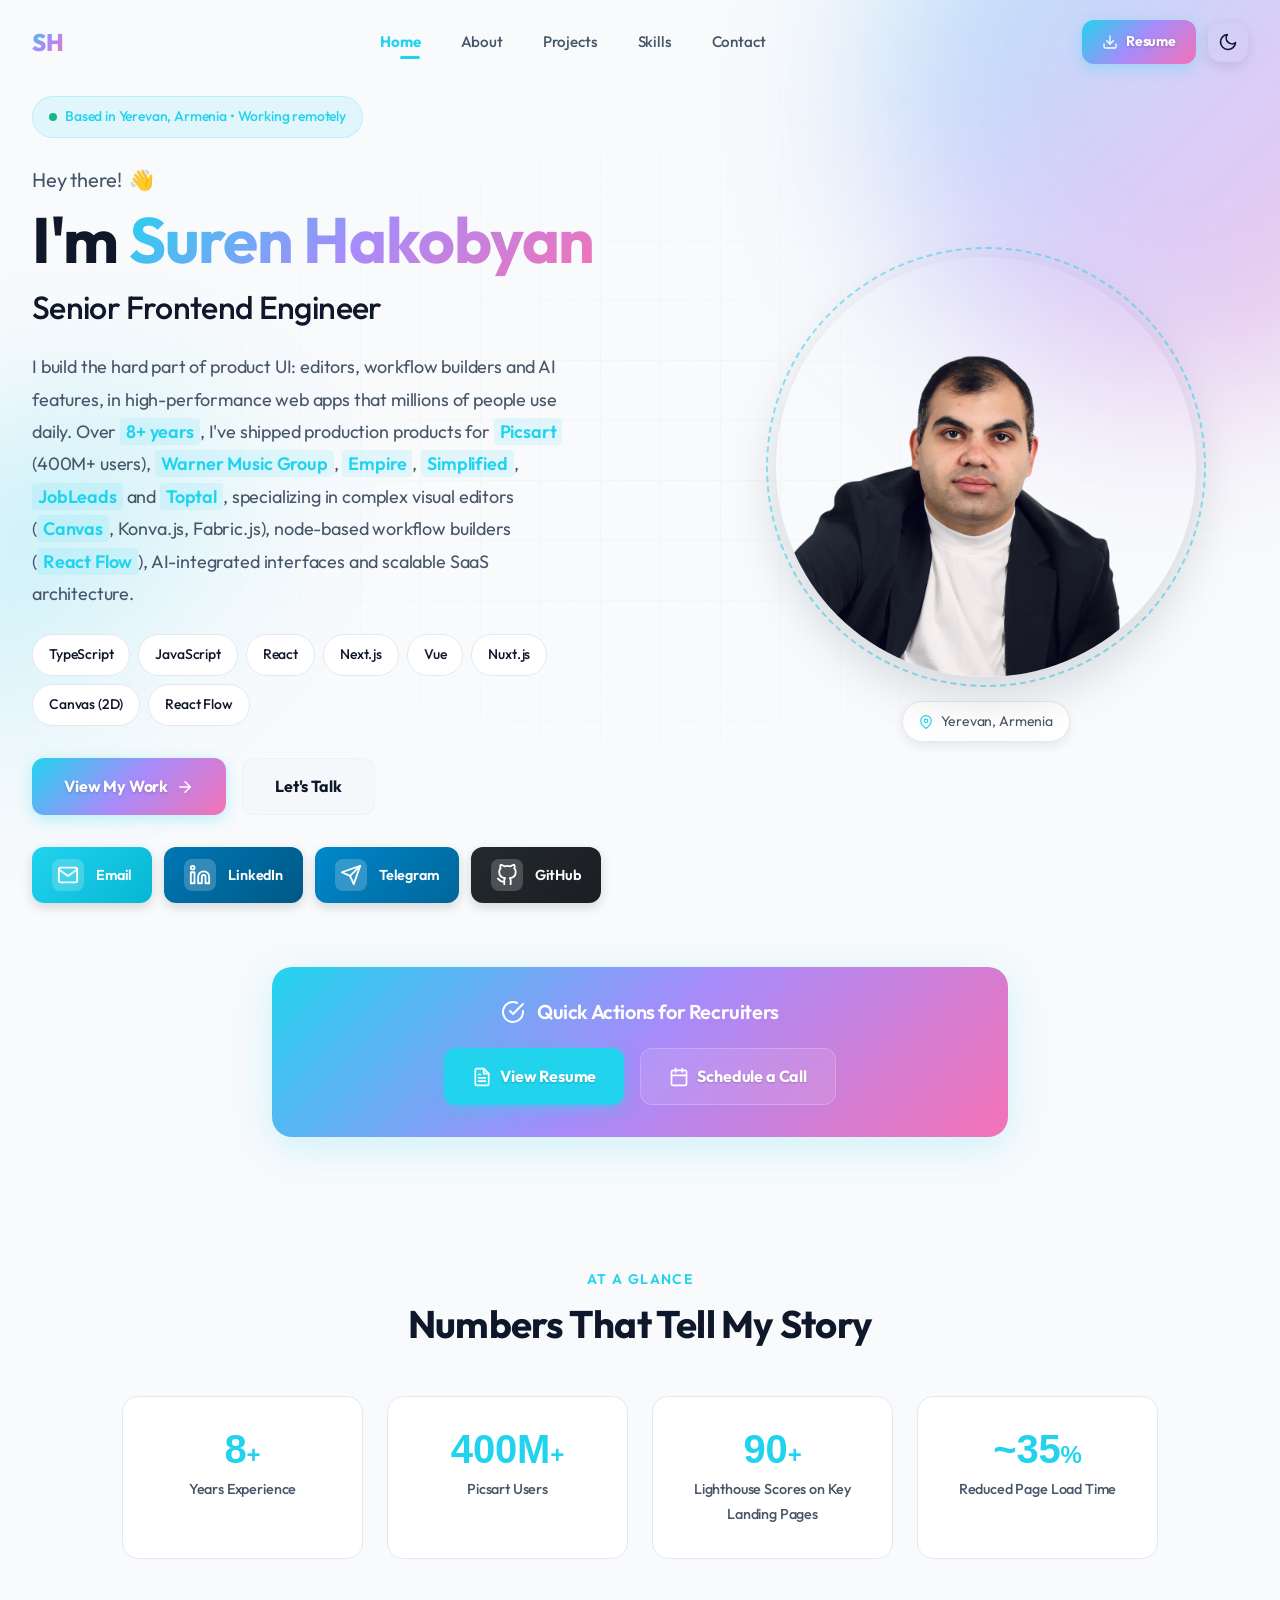
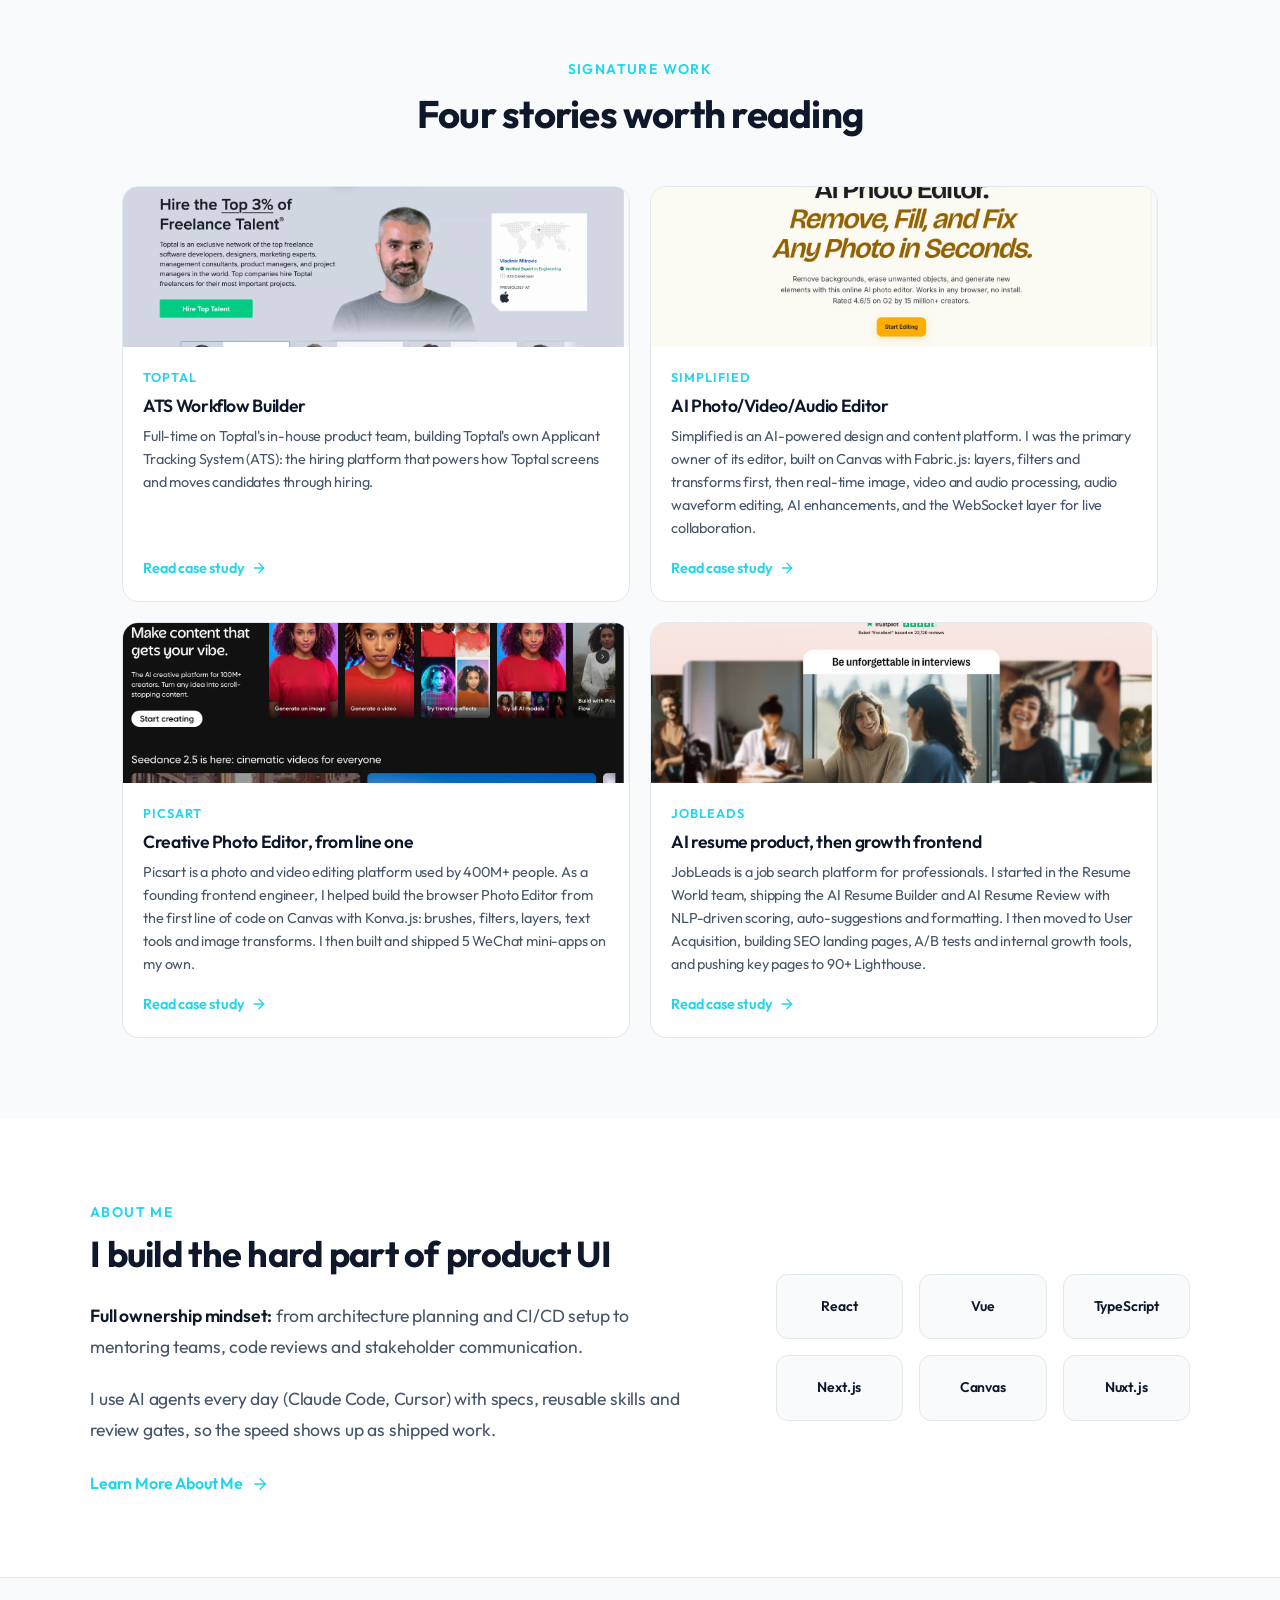
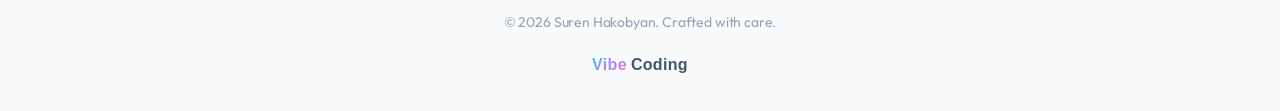
==== commit c72a4b1c: "Deploy: 2026-09-11 CV word-perfect sync" ====
--- a/index.html
+++ b/index.html
@@ -1 +1 @@
-<!doctype html><html lang="en"><head><meta charset="utf-8"/><link rel="icon" type="image/svg+xml" href="/favicon.svg"/><link rel="icon" type="image/png" sizes="32x32" href="/favicon-32x32.png"/><link rel="icon" type="image/png" sizes="16x16" href="/favicon-16x16.png"/><link rel="apple-touch-icon" sizes="180x180" href="/apple-touch-icon.svg"/><meta name="viewport" content="width=device-width,initial-scale=1"/><meta name="theme-color" content="#c4623a"/><meta name="description" content="Suren Hakobyan - Senior Frontend Engineer | 8+ years experience | React, Vue, TypeScript, Canvas Expert | View portfolio and resume"/><meta name="keywords" content="Frontend Engineer, React Developer, Vue Developer, TypeScript Developer, JavaScript Developer, Senior Frontend Engineer, Web Developer, Canvas Developer, UI Developer, Frontend Engineer Armenia, React Jobs, Vue Jobs, TypeScript Jobs"/><meta name="author" content="Suren Hakobyan"/><meta name="robots" content="index, follow, max-image-preview:large, max-snippet:-1, max-video-preview:-1"/><link rel="canonical" href="https://surhak.vercel.app/"/><meta property="og:title" content="Suren Hakobyan | Senior Frontend Engineer"/><meta property="og:description" content="8+ years Frontend Engineering experience | React, Vue, TypeScript, Canvas Expert | Building modern web applications"/><meta property="og:image" content="https://surhak.vercel.app/suren.png"/><meta property="og:url" content="https://surhak.vercel.app/"/><meta property="og:type" content="profile"/><meta property="profile:first_name" content="Suren"/><meta property="profile:last_name" content="Hakobyan"/><meta property="profile:username" content="surhak"/><meta name="twitter:card" content="summary_large_image"/><meta name="twitter:title" content="Suren Hakobyan | Senior Frontend Engineer"/><meta name="twitter:description" content="8+ years Frontend Engineering | React, Vue, TypeScript Expert"/><meta name="twitter:image" content="https://surhak.vercel.app/suren.png"/><meta name="twitter:creator" content="@surhak"/><link rel="manifest" href="/manifest.json"/><title>Suren Hakobyan | Senior Frontend Engineer</title><script defer="defer" src="/static/js/main.93aeb2b0.js"></script><link href="/static/css/main.e6c13ad2.css" rel="stylesheet"></head><body><noscript>You need to enable JavaScript to run this app.</noscript><div id="root"></div></body></html>+<!doctype html><html lang="en"><head><meta charset="utf-8"/><link rel="icon" type="image/svg+xml" href="/favicon.svg"/><link rel="icon" type="image/png" sizes="32x32" href="/favicon-32x32.png"/><link rel="icon" type="image/png" sizes="16x16" href="/favicon-16x16.png"/><link rel="apple-touch-icon" sizes="180x180" href="/apple-touch-icon.svg"/><meta name="viewport" content="width=device-width,initial-scale=1"/><meta name="theme-color" content="#c4623a"/><meta name="description" content="I build the hard part of product UI: editors, workflow builders and AI features, in high-performance web apps that millions of people use daily."/><meta name="keywords" content="Frontend Engineer, React Developer, Vue Developer, TypeScript Developer, JavaScript Developer, Senior Frontend Engineer, Web Developer, Canvas Developer, UI Developer, Frontend Engineer Armenia, React Jobs, Vue Jobs, TypeScript Jobs"/><meta name="author" content="Suren Hakobyan"/><meta name="robots" content="index, follow, max-image-preview:large, max-snippet:-1, max-video-preview:-1"/><link rel="canonical" href="https://surhak.vercel.app/"/><meta property="og:title" content="Suren Hakobyan | Senior Frontend Engineer"/><meta property="og:description" content="I build the hard part of product UI: editors, workflow builders and AI features, in high-performance web apps that millions of people use daily."/><meta property="og:image" content="https://surhak.vercel.app/suren.png"/><meta property="og:url" content="https://surhak.vercel.app/"/><meta property="og:type" content="profile"/><meta property="profile:first_name" content="Suren"/><meta property="profile:last_name" content="Hakobyan"/><meta property="profile:username" content="surhak"/><meta name="twitter:card" content="summary_large_image"/><meta name="twitter:title" content="Suren Hakobyan | Senior Frontend Engineer"/><meta name="twitter:description" content="I build the hard part of product UI: editors, workflow builders and AI features, in high-performance web apps that millions of people use daily."/><meta name="twitter:image" content="https://surhak.vercel.app/suren.png"/><meta name="twitter:creator" content="@surhak"/><link rel="manifest" href="/manifest.json"/><title>Suren Hakobyan | Senior Frontend Engineer</title><script defer="defer" src="/static/js/main.68b5332d.js"></script><link href="/static/css/main.e6c13ad2.css" rel="stylesheet"></head><body><noscript>You need to enable JavaScript to run this app.</noscript><div id="root"></div></body></html>
